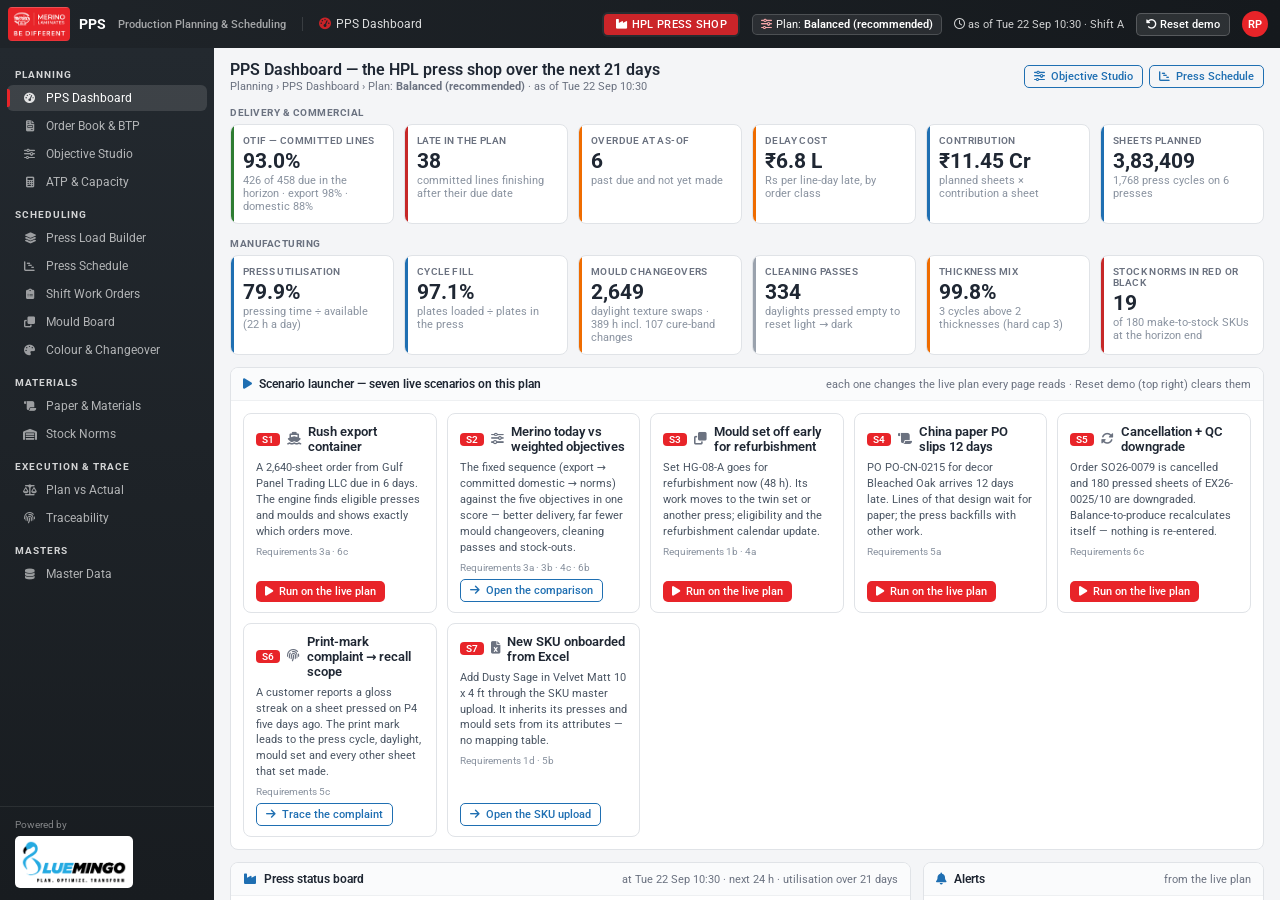
==== home.html @ 992ca6ff "Merino Laminates PPS demo — 15 modules on a live press-shop scheduling engine Clickable presales dem" ====
<!DOCTYPE html>
<html lang="en">
<head>
<meta charset="UTF-8"><meta name="viewport" content="width=device-width,initial-scale=1">
<title>PPS Dashboard · Merino PPS</title>
<link rel="icon" href="assets/img/merino-logo.png">
<link rel="stylesheet" href="assets/vendor/roboto/roboto.css"><link rel="stylesheet" href="assets/vendor/fontawesome/css/all.min.css"><link rel="stylesheet" href="assets/mer-shell.css">
<style>
  .sec-label { font-size:10px; text-transform:uppercase; letter-spacing:.5px; color:var(--color-text-muted); font-weight:700; margin:2px 0 6px; }
  .scen { grid-template-columns:repeat(auto-fill,minmax(185px,1fr)); }
  .scen .sc .sd { font-size:11px; }
  .scen .sc .req { font-size:10px; color:var(--color-text-hint); }
  .pboard { display:grid; grid-template-columns:repeat(3,1fr); gap:10px; }
  @media (max-width:1250px){ .pboard { grid-template-columns:repeat(2,1fr); } }
  .pc { border:1px solid var(--color-border); border-radius:8px; padding:9px 11px; display:flex; flex-direction:column; gap:5px; font-size:11.5px; background:#fff; }
  .pc .h { display:flex; align-items:center; gap:6px; flex-wrap:wrap; } .pc .h b { font-size:13px; } .pc .h .badge { margin-left:auto; }
  .pc .row { color:var(--color-text-secondary); line-height:1.45; } .pc .row .l { color:var(--color-text-muted); font-size:10px; text-transform:uppercase; letter-spacing:.3px; font-weight:600; margin-right:4px; }
  .pc .u { display:flex; gap:8px; align-items:center; }
  .alert-li { font-size:12px; padding:6px 0; border-bottom:1px solid var(--color-border-light); line-height:1.45; } .alert-li:last-child { border-bottom:none; }
  .alert-li a { font-weight:600; }
  .bandbar { display:flex; height:22px; border-radius:4px; overflow:hidden; gap:2px; margin:4px 0 2px; }
  .bandbar div { display:flex; align-items:center; justify-content:center; font-size:10.5px; font-weight:700; min-width:18px; }
  .nb-lab { display:flex; gap:10px; flex-wrap:wrap; font-size:10.5px; color:var(--color-text-muted); }
  .nb-lab i { display:inline-block; width:10px; height:10px; border-radius:2px; margin-right:4px; vertical-align:-1px; }
  .tlink { font-size:11px; cursor:pointer; color:var(--color-primary); }
  #daytbl table td, #daytbl table th { padding:3px 6px; }
</style>
<script src="assets/mer-nav.js"></script><script src="assets/mer-embed.js"></script>
</head>
<body>
<div class="bm-layout"><main class="bm-content">
  <div class="page-bar">
    <div><h1>PPS Dashboard — the HPL press shop over the next <span id="hdays">21</span> days</h1><div class="crumb">Planning › PPS Dashboard › <span id="ctx"></span></div></div>
    <div class="actions"><a class="btn btn-outline btn-sm" href="objectives.html"><i class="fa-solid fa-sliders"></i> Objective Studio</a><a class="btn btn-outline btn-sm" href="schedule.html"><i class="fa-solid fa-chart-gantt"></i> Press Schedule</a></div>
  </div>
  <div class="sec-label">Delivery &amp; commercial</div>
  <div class="kpis" id="k1"></div>
  <div class="sec-label">Manufacturing</div>
  <div class="kpis" id="k2"></div>
  <div class="card">
    <div class="card-head"><i class="fa-solid fa-play"></i> Scenario launcher — seven live scenarios on this plan <span class="right hint">each one changes the live plan every page reads · Reset demo (top right) clears them</span></div>
    <div class="card-body"><div class="scen" id="scen"></div></div>
  </div>
  <div class="grid-2-1">
    <div class="card"><div class="card-head"><i class="fa-solid fa-industry"></i> Press status board <span class="right hint" id="pmeta"></span></div><div class="card-body"><div class="pboard" id="pboard"></div></div></div>
    <div class="card"><div class="card-head"><i class="fa-solid fa-bell"></i> Alerts <span class="right hint">from the live plan</span></div><div class="card-body" id="alerts"></div></div>
  </div>
  <div class="grid-2-1">
    <div class="card"><div class="card-head"><i class="fa-solid fa-chart-column"></i> Sheets a day by order class — pressed (last 14 days) and planned (next 21) <span class="right"><span class="tlink" id="ttog">Show as table</span></span></div><div class="card-body"><div id="chart" style="height:290px"></div><div id="daytbl" class="tbl-wrap" style="display:none;max-height:290px"></div></div></div>
    <div class="card"><div class="card-head"><i class="fa-solid fa-boxes-stacked"></i> Stock norms and decor paper</div><div class="card-body" id="normpaper"></div></div>
  </div>
</main></div>
<script>window.MER_PAGE='home'; window.MER_TITLE='PPS Dashboard'; window.MER_ICON='fa-gauge-high';</script>
<script src="assets/mer-chrome.js"></script>
<script src="data/mer-data.js"></script><script src="assets/mer-engine.js"></script><script src="assets/mer-core.js"></script><script src="assets/vendor/echarts.min.js"></script>
<script>
  var X = window.MERX, R = null, m = null, chart = null, $ = function (id) { return document.getElementById(id); };
  var CLS = ['EXPORT', 'DOM_COMMITTED', 'DOM_OPEN', 'NORM'];
  function tile(q) { return '<div class="kpi ' + q[3] + '"' + (q[4] ? ' style="cursor:pointer" onclick="MERX.go(\'' + q[4] + '\')"' : '') + '><div class="k">' + q[0] + '</div><div class="v">' + q[1] + '</div><div class="s">' + q[2] + '</div></div>'; }

  function render(r) {
    R = r; m = r.m; var k = r.kpi, st = X.settings(), pr = (X.D.m.weights || []).filter(function (w) { return w.id === st.preset; })[0];
    $('hdays').textContent = X.D.meta.forwardDays;
    $('ctx').innerHTML = 'Plan: <b>' + X.esc(st.preset === 'custom' ? 'Custom weights' : pr ? pr.label : st.preset) + '</b>' + (st.whatifs.length ? ' · ' + st.whatifs.length + ' live what-if' + (st.whatifs.length > 1 ? 's' : '') : '') + ' · as of ' + X.fmt(X.ASOF);
    $('k1').innerHTML = [
      ['OTIF — committed lines', X.pct(k.otif, 1), k.onTime + ' of ' + k.dueIn + ' due in the horizon · export ' + X.pct(k.otifExport, 0) + ' · domestic ' + X.pct(k.otifDomestic, 0), k.otif >= 0.9 ? 'green' : 'amber', 'orders'],
      ['Late in the plan', X.n(k.late), 'committed lines finishing after their due date', k.late ? 'red' : 'green', 'orders'],
      ['Overdue at as-of', X.n(k.overdueAtAsOf), 'past due and not yet made', k.overdueAtAsOf ? 'amber' : 'green', 'orders'],
      ['Delay cost', X.rs(k.delayCost), 'Rs per line-day late, by order class', 'amber', 'objectives'],
      ['Contribution', X.rs(k.contribution), 'planned sheets × contribution a sheet', 'blue', 'objectives'],
      ['Sheets planned', X.n(k.sheets), X.n(k.cycles) + ' press cycles on 6 presses', 'blue', 'schedule']
    ].map(tile).join('');
    $('k2').innerHTML = [
      ['Press utilisation', X.pct(k.util, 1), 'pressing time ÷ available (22 h a day)', 'blue', 'schedule'],
      ['Cycle fill', X.pct(k.fill, 1), 'plates loaded ÷ plates in the press', 'blue', 'loadbuilder'],
      ['Mould changeovers', X.n(k.swaps), 'daylight texture swaps · ' + X.n(Math.round(k.chgMin / 60)) + ' h incl. ' + k.bandChanges + ' cure-band changes', 'amber', 'sequence'],
      ['Cleaning passes', X.n(k.cleaning), 'daylights pressed empty to reset light → dark', 'grey', 'sequence'],
      ['Thickness mix', X.pct(k.cycles ? 1 - k.mixBreach / k.cycles : 1, 1), k.mixBreach + ' cycles above ' + m.mixTarget + ' thicknesses (hard cap ' + m.mixCap + ')', k.mixBreach ? 'amber' : 'green', 'loadbuilder'],
      ['Stock norms in red or black', X.n(k.norm.RED + k.norm.BLACK), 'of ' + m.norms.length + ' make-to-stock SKUs at the horizon end', k.norm.BLACK ? 'red' : 'amber', 'norms']
    ].map(tile).join('');
    scenarios(); presses(); alerts(); dayChart(); normPaper();
  }

  // ------------------------------------------------------------------ scenario launcher
  function active(sc) {
    var S = X.D.scenarios, w = X.settings().whatifs;
    if (sc.id === 'S1') return w.filter(function (x) { return x.type === 'rush'; });
    if (sc.id === 'S3') return w.filter(function (x) { return x.type === 'refurb' && x.setId === S.S3.setId; });
    if (sc.id === 'S4') return w.filter(function (x) { return x.type === 'poDelay' && x.poId === S.S4.poId; });
    if (sc.id === 'S5') return w.filter(function (x) { return (x.type === 'cancel' && x.orderId === S.S5.cancelOrderId) || (x.type === 'downgrade' && x.lineId === S.S5.downgradeLineId); });
    if (sc.id === 'S7') { var ov = X.State.get('masters', {}); return ((ov.skus || {}).rows || []).some(function (r) { return S.S7.sku && r.id === S.S7.sku.id; }) ? [{ masters: true }] : []; }
    return [];
  }
  var NAV_ONLY = { S2: 'Open the comparison', S6: 'Trace the complaint', S7: 'Open the SKU upload' };
  function scenarios() {
    $('scen').innerHTML = X.SCENARIOS.map(function (sc) {
      var on = active(sc).length, nav = NAV_ONLY[sc.id];
      return '<div class="sc' + (on ? ' on' : '') + '"><div class="st"><span class="n">' + sc.id + '</span><i class="fa-solid ' + sc.icon + '" style="color:var(--color-text-muted)"></i>' + X.esc(sc.title) + '</div>' +
        '<div class="sd">' + X.esc(sc.desc) + '</div><div class="req">Requirements ' + X.esc(sc.req) + '</div><div class="sf">' +
        (on ? '<button class="btn btn-primary btn-sm" data-open="' + sc.id + '"><i class="fa-solid fa-arrow-right"></i> See the result</button>' + (sc.id !== 'S7' ? '<button class="btn btn-outline btn-sm" data-undo="' + sc.id + '"><i class="fa-solid fa-rotate-left"></i> Undo</button>' : '') :
          '<button class="btn ' + (nav ? 'btn-outline' : 'btn-brand') + ' btn-sm" data-run="' + sc.id + '"><i class="fa-solid ' + (nav ? 'fa-arrow-right' : 'fa-play') + '"></i> ' + (nav || 'Run on the live plan') + '</button>') +
        '</div></div>';
    }).join('');
  }
  $('scen').addEventListener('click', function (e) {
    var b = e.target.closest('button'); if (!b) return;
    var id = b.getAttribute('data-run') || b.getAttribute('data-open') || b.getAttribute('data-undo'), sc = X.SCENARIOS.filter(function (x) { return x.id === id; })[0]; if (!sc) return;
    if (b.getAttribute('data-open') || (b.getAttribute('data-run') && NAV_ONLY[id])) { X.go(sc.page.replace('.html', ''), sc.hash); return; }
    if (b.getAttribute('data-undo')) { var ids = active(sc).map(function (w) { return w.id; }); X.replan(function () { ids.forEach(X.removeWhatif); }, 'Undoing scenario ' + id, render); return; }
    X.replan(function () { sc.run(); }, 'Running scenario ' + id + ' on the live plan', function (r) { render(r); X.go(sc.page.replace('.html', ''), sc.hash); });
  });

  // ------------------------------------------------------------------ press status board
  function presses() {
    var T = X.ASOF, E24 = T + 1440, byP = {};
    R.cycles.forEach(function (c, i) { (byP[c.p] = byP[c.p] || []).push([c, i]); });
    $('pmeta').textContent = 'at ' + X.fmt(T) + ' · next 24 h · utilisation over ' + X.D.meta.forwardDays + ' days';
    $('pboard').innerHTML = m.presses.map(function (p) {
      var cs = byP[p.id] || [], cur = null, nxt = null;
      cs.forEach(function (q) { var c = q[0]; if (c.start <= T && c.end > T) cur = c; if (!nxt && c.start > T) nxt = c; });
      var st, lab;
      var bd = m.breakdowns.filter(function (b) { return b.press === p.id && b.s <= T && b.e > T; })[0], day = Math.floor(T / 1440), ds = day * 1440 + p.downStart;
      if (cur) { st = T < cur.s0 ? ['Planned', 'Changeover'] : ['Running', 'Pressing']; }
      else if (bd) st = ['Late', 'Breakdown'];
      else if (T >= ds && T < ds + p.downDur) st = ['In refurbishment', 'Planned downtime'];
      else st = ['Planned', 'Waiting'];
      var n24 = cs.filter(function (q) { return q[0].s0 >= T && q[0].s0 < E24; }).map(function (q) { return q[0]; });
      var sh = n24.reduce(function (a, c) { return a + c.sheets; }, 0), sw = n24.reduce(function (a, c) { return a + c.swaps; }, 0), bc = n24.reduce(function (a, c) { return a + c.bandChg; }, 0), cl = n24.reduce(function (a, c) { return a + c.rows.filter(function (rw) { return rw.clean; }).length; }, 0);
      var avail = (m.end - T) * (1440 - p.downDur) / 1440, busy = cs.filter(function (q) { return q[1] >= R.nHist; }).reduce(function (a, q) { return a + Math.min(q[0].end, m.end) - Math.max(q[0].start, T); }, 0), u = avail ? busy / avail : 0;
      var caps = [p.compact ? 'compact' : null, p.gloss ? 'gloss' : null, p.special ? 'FR / CR resin' : null, p.exterior ? 'exterior UV' : null].filter(Boolean);
      var c = cur || nxt, B = c ? m.bandById[c.band] : null, tex = c ? c.rows.filter(function (rw) { return rw.s; }).map(function (rw) { return rw.f; }).filter(function (v, i, a) { return a.indexOf(v) === i; }).length : 0;
      return '<div class="pc"><div class="h"><b>' + X.esc(p.name) + '</b><span class="hint">' + p.bed + ' ft · ' + p.dl + ' daylights</span>' + caps.map(function (x) { return '<span class="chip">' + x + '</span>'; }).join('') + X.badge(st[0], st[1]) + '</div>' +
        (c ? '<div class="row"><span class="l">' + (cur ? 'Now' : 'Next') + '</span><a href="loadbuilder.html#' + c.id + '" class="mono">' + c.id + '</a> · ' + X.esc(B ? B.name : c.band) + ' · ' + tex + ' texture' + (tex === 1 ? '' : 's') + ' · ' + X.n(c.sheets) + ' sheets · ' + (cur ? 'ends ' + X.fmtT(c.end) : 'starts ' + X.fmt(c.s0)) + '</div>' : '<div class="row hint">No cycle planned.</div>') +
        (bd ? '<div class="row deviation">' + X.esc(bd.id + ' · ' + bd.reason) + ' until ' + X.fmtT(bd.e) + '</div>' : '') +
        '<div class="row"><span class="l">Next 24 h</span>' + n24.length + ' cycles · ' + X.n(sh) + ' sheets · ' + sw + ' swaps · ' + bc + ' band change' + (bc === 1 ? '' : 's') + (cl ? ' · ' + cl + ' cleaning' : '') + '</div>' +
        '<div class="u"><span class="l hint" style="font-size:10px;text-transform:uppercase;font-weight:600">Utilisation</span><div style="flex:1"><div class="gauge"><div class="g-fill" style="width:' + (Math.min(1, u) * 100).toFixed(1) + '%;background:' + X.COLOR.accent + '"></div></div></div><b class="mono">' + X.pct(u, 0) + '</b></div></div>';
    }).join('');
  }

  // ------------------------------------------------------------------ alerts
  function alerts() {
    var k = R.kpi, out = [], T = X.ASOF;
    var late = R.lines.filter(function (x) { return x.lateDays > 0; }).sort(function (a, b) { return b.delayCost - a.delayCost; });
    if (late.length) out.push('<div class="alert-li"><span class="badge b-red">late</span> <b>' + late.length + '</b> committed lines finish after their due date in this plan (' + X.rs(k.delayCost) + '). Costliest: ' + late.slice(0, 3).map(function (x) { return '<a href="orders.html#' + X.esc(x.id) + '">' + X.esc(x.id) + '</a> ' + X.esc(X.custName(x.cust)) + ' · ' + x.lateDays + ' d'; }).join('; ') + '.</div>');
    var wait = R.lines.filter(function (x) { return !x.norm && x.paperWait != null && x.paperWait >= T; }), dec = {};
    wait.forEach(function (x) { var s = m.skus[x.skuId]; if (s) dec[s.decorId] = (dec[s.decorId] || 0) + 1; });
    var dk = Object.keys(dec).sort(function (a, b) { return dec[b] - dec[a]; });
    if (wait.length) out.push('<div class="alert-li"><span class="badge b-amber">paper</span> <b>' + wait.length + '</b> lines wait for decor paper on ' + dk.length + ' design' + (dk.length > 1 ? 's' : '') + ': ' + dk.slice(0, 3).map(function (d) { return '<a href="materials.html#' + d + '">' + X.esc(X.decor(d).name) + '</a> (' + dec[d] + ')'; }).join(', ') + (dk.length > 3 ? ' …' : '') + '.</div>');
    var ref = []; Object.keys(R.state.sets).forEach(function (sid) { R.state.sets[sid].refurbs.forEach(function (x) { if (x.from >= T && x.from < T + 1440) ref.push(sid); }); });
    if (ref.length) out.push('<div class="alert-li"><span class="badge b-amber">moulds</span> <b>' + ref.length + '</b> mould set' + (ref.length > 1 ? 's go' : ' goes') + ' for refurbishment in the next 24 h: ' + ref.slice(0, 4).map(function (s) { return '<a href="moulds.html#' + s + '">' + s + '</a>'; }).join(', ') + (ref.length > 4 ? ' …' : '') + '.</div>');
    if (k.norm.BLACK) out.push('<div class="alert-li"><span class="badge b-red">stock norm</span> <b>' + k.norm.BLACK + '</b> make-to-stock SKU' + (k.norm.BLACK > 1 ? 's end' : ' ends') + ' the horizon at zero stock (black) — norm replenishment is filled last. <a href="norms.html">Stock Norms</a></div>');
    if (k.overdueAtAsOf) out.push('<div class="alert-li"><span class="badge b-amber">overdue</span> <b>' + k.overdueAtAsOf + '</b> committed lines were already past due at the as-of and are not yet made. <a href="orders.html#late">Order Book</a></div>');
    m.breakdowns.filter(function (b) { return b.s < T && b.s >= T - 7 * 1440; }).forEach(function (b) { out.push('<div class="alert-li"><span class="badge b-grey">breakdown</span> ' + X.esc(m.pressById[b.press].name) + ' — ' + X.esc(b.reason) + ', ' + X.fmt(b.s) + ' for ' + X.dur(b.e - b.s) + '. <a href="planactual.html">Plan vs Actual</a></div>'); });
    X.settings().whatifs.forEach(function (w) { out.push('<div class="alert-li"><span class="badge b-purple">what-if</span> ' + X.esc(X.whatifLabel(w)) + '</div>'); });
    $('alerts').innerHTML = out.join('') || '<div class="hint">No alerts.</div>';
  }

  // ------------------------------------------------------------------ sheets a day by class (pressed + planned) — one axis, class colours, table view
  function dayData() {
    var d0 = Math.floor(X.ASOF / 1440) - 14, nd = 14 + X.D.meta.forwardDays, rows = [];
    for (var i = 0; i < nd; i++) rows.push({ d: d0 + i, EXPORT: 0, DOM_COMMITTED: 0, DOM_OPEN: 0, NORM: 0 });
    R.cycles.forEach(function (c) {
      var i = Math.floor(c.s0 / 1440) - d0; if (i < 0 || i >= nd) return;
      c.rows.forEach(function (rw) { rw.pl.forEach(function (x) { var ln = R.byId[x[0]], cl = ln ? (ln.norm ? 'NORM' : ln.cls) : (String(x[0]).indexOf('NORM/') === 0 ? 'NORM' : 'DOM_OPEN'); rows[i][cl] += x[1]; }); });
    });
    return rows;
  }
  function dayChart() {
    var rows = dayData(), asDay = Math.floor(X.ASOF / 1440), cats = rows.map(function (r) { return X.fmtDM(r.d * 1440); });
    var asIdx = rows.map(function (r) { return r.d; }).indexOf(asDay);
    if (!chart) chart = echarts.init($('chart'));
    chart.setOption({
      animation: false, grid: { left: 52, right: 12, top: 34, bottom: 28 },
      legend: { top: 0, left: 0, itemWidth: 12, itemHeight: 10, textStyle: { fontSize: 11, color: '#546e7a' } },
      tooltip: { trigger: 'axis', axisPointer: { type: 'shadow' }, valueFormatter: function (v) { return X.n(v) + ' sheets'; } },
      xAxis: { type: 'category', data: cats, axisLabel: { fontSize: 10, color: '#8a93a0', interval: 2 }, axisLine: { lineStyle: { color: '#d5dbe0' } }, axisTick: { show: false } },
      yAxis: { type: 'value', axisLabel: { fontSize: 10, color: '#8a93a0', formatter: function (v) { return v >= 1000 ? v / 1000 + 'k' : v; } }, splitLine: { lineStyle: { color: '#eef1f4' } } },
      series: CLS.map(function (c, j) {
        return { name: X.CLS_LABEL[c], type: 'bar', stack: 'd', barWidth: '62%', data: rows.map(function (r) { return { value: r[c], itemStyle: { opacity: r.d < asDay ? 0.55 : 1 } }; }),
          itemStyle: { color: X.COLOR.cls[c], borderColor: '#fff', borderWidth: 1, borderRadius: j === CLS.length - 1 ? [3, 3, 0, 0] : 0 },
          markLine: j === 0 && asIdx >= 0 ? { symbol: 'none', silent: true, lineStyle: { color: X.COLOR.ink, type: 'solid', width: 1 }, label: { formatter: 'as-of', color: X.COLOR.ink, fontSize: 10 }, data: [{ xAxis: asIdx }] } : undefined };
      })
    }, true);
    $('daytbl').innerHTML = '<table class="tbl"><thead><tr><th>Day</th>' + CLS.map(function (c) { return '<th class="num">' + X.esc(X.CLS_LABEL[c]) + '</th>'; }).join('') + '<th class="num">Total</th></tr></thead><tbody>' +
      rows.map(function (r) { var t = CLS.reduce(function (a, c) { return a + r[c]; }, 0); return '<tr><td>' + X.fmtD(r.d * 1440) + (r.d < asDay ? ' <span class="hint">pressed</span>' : '') + '</td>' + CLS.map(function (c) { return '<td class="num mono">' + X.n(r[c]) + '</td>'; }).join('') + '<td class="num mono strong">' + X.n(t) + '</td></tr>'; }).join('') + '</tbody></table>';
  }
  $('ttog').addEventListener('click', function () { var t = $('daytbl').style.display === 'none'; $('daytbl').style.display = t ? '' : 'none'; $('chart').style.display = t ? 'none' : ''; this.textContent = t ? 'Show as chart' : 'Show as table'; if (!t && chart) chart.resize(); });
  window.addEventListener('resize', function () { if (chart) chart.resize(); });

  // ------------------------------------------------------------------ stock norms (TOC bands, now vs horizon end) + paper
  var BAND = [['BLACK', '#1f2733', 'zero stock'], ['RED', '#d03b3b', 'below 1/3'], ['YELLOW', '#fab219', '1/3 – 2/3'], ['GREEN', '#0ca30c', '2/3 – norm'], ['BLUE', '#2a78d6', 'above norm']];
  function bandOf(pos) { return pos <= 0 ? 'BLACK' : pos < 1 / 3 ? 'RED' : pos < 2 / 3 ? 'YELLOW' : pos <= 1 ? 'GREEN' : 'BLUE'; }
  function bar(cnt, total) { return '<div class="bandbar">' + BAND.map(function (b) { var v = cnt[b[0]] || 0; return v ? '<div style="flex:' + v + ';background:' + b[1] + ';color:' + X.textOn(b[1]) + '" title="' + b[0] + ' · ' + b[2] + ': ' + v + ' SKUs">' + v + '</div>' : ''; }).join('') + '</div>'; }
  function normPaper() {
    var hs = R.hist.state, now = { BLACK: 0, RED: 0, YELLOW: 0, GREEN: 0, BLUE: 0 };
    m.norms.forEach(function (n) { var s = hs.norm[n.skuId]; if (s) now[bandOf(s.onHand / n.norm)]++; });
    var T = X.ASOF, pos = m.pos.filter(function (p) { return p.eta > T && p.eta <= T + 7 * 1440; }), imp = X.D.m.papers.filter(function (p) { return p.source === 'IMPORT'; }).length;
    var wi = X.settings().whatifs.filter(function (w) { return w.type === 'poDelay'; });
    $('normpaper').innerHTML = '<div class="small strong">Make-to-stock SKUs by buffer band — ' + m.norms.length + ' SKUs</div>' +
      '<div class="small hint" style="margin-top:6px">Now (' + X.fmtD(T) + ')</div>' + bar(now) + '<div class="small hint" style="margin-top:6px">End of the horizon (' + X.fmtD(m.end) + ')</div>' + bar(R.kpi.norm) +
      '<div class="nb-lab" style="margin-top:4px">' + BAND.map(function (b) { return '<span><i style="background:' + b[1] + '"></i>' + b[0].charAt(0) + b[0].slice(1).toLowerCase() + ' · ' + b[2] + '</span>'; }).join('') + '</div>' +
      '<div class="note" style="margin-bottom:12px"><i class="fa-solid fa-circle-info"></i><span>Norm replenishment is the fifth objective: it fills the press after export and committed orders, and the Objective Studio shows what a heavier norm weight buys. <a href="norms.html">Stock Norms</a></span></div>' +
      '<div class="small strong">Decor paper</div><div class="kv" style="margin-top:6px"><div class="k">Designs on imported paper</div><div class="v">' + imp + ' of ' + X.D.m.papers.length + ' (China, 45–75 day lead time)</div>' +
      '<div class="k">POs landing in 7 days</div><div class="v">' + pos.length + ' POs · ' + X.n(pos.reduce(function (a, p) { return a + p.sheets; }, 0)) + ' sheets</div>' +
      '<div class="k">Lines waiting for paper</div><div class="v">' + R.kpi.paperWait + ' in this plan</div>' +
      (wi.length ? '<div class="k">Delayed POs (what-if)</div><div class="v">' + wi.map(function (w) { return X.esc(w.poId) + ' +' + w.days + ' d'; }).join(', ') + '</div>' : '') + '</div>' +
      '<div class="note"><i class="fa-solid fa-circle-info"></i><span>A line never starts before its decor paper is in stock — from stock at the as-of or a PO\'s ETA. <a href="materials.html">Paper &amp; Materials</a></span></div>';
  }

  X.withPlan(render);
  X.whenPlanChanges(render);
  window.addEventListener('mer:activated', function () { if (chart) chart.resize(); });
</script>
</body>
</html>
---- assets/vendor/roboto/roboto.css ----
/* cyrillic-ext */
@font-face {
  font-family: 'Roboto';
  font-style: normal;
  font-weight: 400;
  font-stretch: 100%;
  font-display: swap;
  src: url(./KFO7CnqEu92Fr1ME7kSn66aGLdTylUAMa3GUBGEe.woff2) format('woff2');
  unicode-range: U+0460-052F, U+1C80-1C8A, U+20B4, U+2DE0-2DFF, U+A640-A69F, U+FE2E-FE2F;
}
/* cyrillic */
@font-face {
  font-family: 'Roboto';
  font-style: normal;
  font-weight: 400;
  font-stretch: 100%;
  font-display: swap;
  src: url(./KFO7CnqEu92Fr1ME7kSn66aGLdTylUAMa3iUBGEe.woff2) format('woff2');
  unicode-range: U+0301, U+0400-045F, U+0490-0491, U+04B0-04B1, U+2116;
}
/* greek-ext */
@font-face {
  font-family: 'Roboto';
  font-style: normal;
  font-weight: 400;
  font-stretch: 100%;
  font-display: swap;
  src: url(./KFO7CnqEu92Fr1ME7kSn66aGLdTylUAMa3CUBGEe.woff2) format('woff2');
  unicode-range: U+1F00-1FFF;
}
/* greek */
@font-face {
  font-family: 'Roboto';
  font-style: normal;
  font-weight: 400;
  font-stretch: 100%;
  font-display: swap;
  src: url(./KFO7CnqEu92Fr1ME7kSn66aGLdTylUAMa3-UBGEe.woff2) format('woff2');
  unicode-range: U+0370-0377, U+037A-037F, U+0384-038A, U+038C, U+038E-03A1, U+03A3-03FF;
}
/* math */
@font-face {
  font-family: 'Roboto';
  font-style: normal;
  font-weight: 400;
  font-stretch: 100%;
  font-display: swap;
  src: url(./KFO7CnqEu92Fr1ME7kSn66aGLdTylUAMawCUBGEe.woff2) format('woff2');
  unicode-range: U+0302-0303, U+0305, U+0307-0308, U+0310, U+0312, U+0315, U+031A, U+0326-0327, U+032C, U+032F-0330, U+0332-0333, U+0338, U+033A, U+0346, U+034D, U+0391-03A1, U+03A3-03A9, U+03B1-03C9, U+03D1, U+03D5-03D6, U+03F0-03F1, U+03F4-03F5, U+2016-2017, U+2034-2038, U+203C, U+2040, U+2043, U+2047, U+2050, U+2057, U+205F, U+2070-2071, U+2074-208E, U+2090-209C, U+20D0-20DC, U+20E1, U+20E5-20EF, U+2100-2112, U+2114-2115, U+2117-2121, U+2123-214F, U+2190, U+2192, U+2194-21AE, U+21B0-21E5, U+21F1-21F2, U+21F4-2211, U+2213-2214, U+2216-22FF, U+2308-230B, U+2310, U+2319, U+231C-2321, U+2336-237A, U+237C, U+2395, U+239B-23B7, U+23D0, U+23DC-23E1, U+2474-2475, U+25AF, U+25B3, U+25B7, U+25BD, U+25C1, U+25CA, U+25CC, U+25FB, U+266D-266F, U+27C0-27FF, U+2900-2AFF, U+2B0E-2B11, U+2B30-2B4C, U+2BFE, U+3030, U+FF5B, U+FF5D, U+1D400-1D7FF, U+1EE00-1EEFF;
}
/* symbols */
@font-face {
  font-family: 'Roboto';
  font-style: normal;
  font-weight: 400;
  font-stretch: 100%;
  font-display: swap;
  src: url(./KFO7CnqEu92Fr1ME7kSn66aGLdTylUAMaxKUBGEe.woff2) format('woff2');
  unicode-range: U+0001-000C, U+000E-001F, U+007F-009F, U+20DD-20E0, U+20E2-20E4, U+2150-218F, U+2190, U+2192, U+2194-2199, U+21AF, U+21E6-21F0, U+21F3, U+2218-2219, U+2299, U+22C4-22C6, U+2300-243F, U+2440-244A, U+2460-24FF, U+25A0-27BF, U+2800-28FF, U+2921-2922, U+2981, U+29BF, U+29EB, U+2B00-2BFF, U+4DC0-4DFF, U+FFF9-FFFB, U+10140-1018E, U+10190-1019C, U+101A0, U+101D0-101FD, U+102E0-102FB, U+10E60-10E7E, U+1D2C0-1D2D3, U+1D2E0-1D37F, U+1F000-1F0FF, U+1F100-1F1AD, U+1F1E6-1F1FF, U+1F30D-1F30F, U+1F315, U+1F31C, U+1F31E, U+1F320-1F32C, U+1F336, U+1F378, U+1F37D, U+1F382, U+1F393-1F39F, U+1F3A7-1F3A8, U+1F3AC-1F3AF, U+1F3C2, U+1F3C4-1F3C6, U+1F3CA-1F3CE, U+1F3D4-1F3E0, U+1F3ED, U+1F3F1-1F3F3, U+1F3F5-1F3F7, U+1F408, U+1F415, U+1F41F, U+1F426, U+1F43F, U+1F441-1F442, U+1F444, U+1F446-1F449, U+1F44C-1F44E, U+1F453, U+1F46A, U+1F47D, U+1F4A3, U+1F4B0, U+1F4B3, U+1F4B9, U+1F4BB, U+1F4BF, U+1F4C8-1F4CB, U+1F4D6, U+1F4DA, U+1F4DF, U+1F4E3-1F4E6, U+1F4EA-1F4ED, U+1F4F7, U+1F4F9-1F4FB, U+1F4FD-1F4FE, U+1F503, U+1F507-1F50B, U+1F50D, U+1F512-1F513, U+1F53E-1F54A, U+1F54F-1F5FA, U+1F610, U+1F650-1F67F, U+1F687, U+1F68D, U+1F691, U+1F694, U+1F698, U+1F6AD, U+1F6B2, U+1F6B9-1F6BA, U+1F6BC, U+1F6C6-1F6CF, U+1F6D3-1F6D7, U+1F6E0-1F6EA, U+1F6F0-1F6F3, U+1F6F7-1F6FC, U+1F700-1F7FF, U+1F800-1F80B, U+1F810-1F847, U+1F850-1F859, U+1F860-1F887, U+1F890-1F8AD, U+1F8B0-1F8BB, U+1F8C0-1F8C1, U+1F900-1F90B, U+1F93B, U+1F946, U+1F984, U+1F996, U+1F9E9, U+1FA00-1FA6F, U+1FA70-1FA7C, U+1FA80-1FA89, U+1FA8F-1FAC6, U+1FACE-1FADC, U+1FADF-1FAE9, U+1FAF0-1FAF8, U+1FB00-1FBFF;
}
/* vietnamese */
@font-face {
  font-family: 'Roboto';
  font-style: normal;
  font-weight: 400;
  font-stretch: 100%;
  font-display: swap;
  src: url(./KFO7CnqEu92Fr1ME7kSn66aGLdTylUAMa3OUBGEe.woff2) format('woff2');
  unicode-range: U+0102-0103, U+0110-0111, U+0128-0129, U+0168-0169, U+01A0-01A1, U+01AF-01B0, U+0300-0301, U+0303-0304, U+0308-0309, U+0323, U+0329, U+1EA0-1EF9, U+20AB;
}
/* latin-ext */
@font-face {
  font-family: 'Roboto';
  font-style: normal;
  font-weight: 400;
  font-stretch: 100%;
  font-display: swap;
  src: url(./KFO7CnqEu92Fr1ME7kSn66aGLdTylUAMa3KUBGEe.woff2) format('woff2');
  unicode-range: U+0100-02BA, U+02BD-02C5, U+02C7-02CC, U+02CE-02D7, U+02DD-02FF, U+0304, U+0308, U+0329, U+1D00-1DBF, U+1E00-1E9F, U+1EF2-1EFF, U+2020, U+20A0-20AB, U+20AD-20C0, U+2113, U+2C60-2C7F, U+A720-A7FF;
}
/* latin */
@font-face {
  font-family: 'Roboto';
  font-style: normal;
  font-weight: 400;
  font-stretch: 100%;
  font-display: swap;
  src: url(./KFO7CnqEu92Fr1ME7kSn66aGLdTylUAMa3yUBA.woff2) format('woff2');
  unicode-range: U+0000-00FF, U+0131, U+0152-0153, U+02BB-02BC, U+02C6, U+02DA, U+02DC, U+0304, U+0308, U+0329, U+2000-206F, U+20AC, U+2122, U+2191, U+2193, U+2212, U+2215, U+FEFF, U+FFFD;
}
/* cyrillic-ext */
@font-face {
  font-family: 'Roboto';
  font-style: normal;
  font-weight: 500;
  font-stretch: 100%;
  font-display: swap;
  src: url(./KFO7CnqEu92Fr1ME7kSn66aGLdTylUAMa3GUBGEe.woff2) format('woff2');
  unicode-range: U+0460-052F, U+1C80-1C8A, U+20B4, U+2DE0-2DFF, U+A640-A69F, U+FE2E-FE2F;
}
/* cyrillic */
@font-face {
  font-family: 'Roboto';
  font-style: normal;
  font-weight: 500;
  font-stretch: 100%;
  font-display: swap;
  src: url(./KFO7CnqEu92Fr1ME7kSn66aGLdTylUAMa3iUBGEe.woff2) format('woff2');
  unicode-range: U+0301, U+0400-045F, U+0490-0491, U+04B0-04B1, U+2116;
}
/* greek-ext */
@font-face {
  font-family: 'Roboto';
  font-style: normal;
  font-weight: 500;
  font-stretch: 100%;
  font-display: swap;
  src: url(./KFO7CnqEu92Fr1ME7kSn66aGLdTylUAMa3CUBGEe.woff2) format('woff2');
  unicode-range: U+1F00-1FFF;
}
/* greek */
@font-face {
  font-family: 'Roboto';
  font-style: normal;
  font-weight: 500;
  font-stretch: 100%;
  font-display: swap;
  src: url(./KFO7CnqEu92Fr1ME7kSn66aGLdTylUAMa3-UBGEe.woff2) format('woff2');
  unicode-range: U+0370-0377, U+037A-037F, U+0384-038A, U+038C, U+038E-03A1, U+03A3-03FF;
}
/* math */
@font-face {
  font-family: 'Roboto';
  font-style: normal;
  font-weight: 500;
  font-stretch: 100%;
  font-display: swap;
  src: url(./KFO7CnqEu92Fr1ME7kSn66aGLdTylUAMawCUBGEe.woff2) format('woff2');
  unicode-range: U+0302-0303, U+0305, U+0307-0308, U+0310, U+0312, U+0315, U+031A, U+0326-0327, U+032C, U+032F-0330, U+0332-0333, U+0338, U+033A, U+0346, U+034D, U+0391-03A1, U+03A3-03A9, U+03B1-03C9, U+03D1, U+03D5-03D6, U+03F0-03F1, U+03F4-03F5, U+2016-2017, U+2034-2038, U+203C, U+2040, U+2043, U+2047, U+2050, U+2057, U+205F, U+2070-2071, U+2074-208E, U+2090-209C, U+20D0-20DC, U+20E1, U+20E5-20EF, U+2100-2112, U+2114-2115, U+2117-2121, U+2123-214F, U+2190, U+2192, U+2194-21AE, U+21B0-21E5, U+21F1-21F2, U+21F4-2211, U+2213-2214, U+2216-22FF, U+2308-230B, U+2310, U+2319, U+231C-2321, U+2336-237A, U+237C, U+2395, U+239B-23B7, U+23D0, U+23DC-23E1, U+2474-2475, U+25AF, U+25B3, U+25B7, U+25BD, U+25C1, U+25CA, U+25CC, U+25FB, U+266D-266F, U+27C0-27FF, U+2900-2AFF, U+2B0E-2B11, U+2B30-2B4C, U+2BFE, U+3030, U+FF5B, U+FF5D, U+1D400-1D7FF, U+1EE00-1EEFF;
}
/* symbols */
@font-face {
  font-family: 'Roboto';
  font-style: normal;
  font-weight: 500;
  font-stretch: 100%;
  font-display: swap;
  src: url(./KFO7CnqEu92Fr1ME7kSn66aGLdTylUAMaxKUBGEe.woff2) format('woff2');
  unicode-range: U+0001-000C, U+000E-001F, U+007F-009F, U+20DD-20E0, U+20E2-20E4, U+2150-218F, U+2190, U+2192, U+2194-2199, U+21AF, U+21E6-21F0, U+21F3, U+2218-2219, U+2299, U+22C4-22C6, U+2300-243F, U+2440-244A, U+2460-24FF, U+25A0-27BF, U+2800-28FF, U+2921-2922, U+2981, U+29BF, U+29EB, U+2B00-2BFF, U+4DC0-4DFF, U+FFF9-FFFB, U+10140-1018E, U+10190-1019C, U+101A0, U+101D0-101FD, U+102E0-102FB, U+10E60-10E7E, U+1D2C0-1D2D3, U+1D2E0-1D37F, U+1F000-1F0FF, U+1F100-1F1AD, U+1F1E6-1F1FF, U+1F30D-1F30F, U+1F315, U+1F31C, U+1F31E, U+1F320-1F32C, U+1F336, U+1F378, U+1F37D, U+1F382, U+1F393-1F39F, U+1F3A7-1F3A8, U+1F3AC-1F3AF, U+1F3C2, U+1F3C4-1F3C6, U+1F3CA-1F3CE, U+1F3D4-1F3E0, U+1F3ED, U+1F3F1-1F3F3, U+1F3F5-1F3F7, U+1F408, U+1F415, U+1F41F, U+1F426, U+1F43F, U+1F441-1F442, U+1F444, U+1F446-1F449, U+1F44C-1F44E, U+1F453, U+1F46A, U+1F47D, U+1F4A3, U+1F4B0, U+1F4B3, U+1F4B9, U+1F4BB, U+1F4BF, U+1F4C8-1F4CB, U+1F4D6, U+1F4DA, U+1F4DF, U+1F4E3-1F4E6, U+1F4EA-1F4ED, U+1F4F7, U+1F4F9-1F4FB, U+1F4FD-1F4FE, U+1F503, U+1F507-1F50B, U+1F50D, U+1F512-1F513, U+1F53E-1F54A, U+1F54F-1F5FA, U+1F610, U+1F650-1F67F, U+1F687, U+1F68D, U+1F691, U+1F694, U+1F698, U+1F6AD, U+1F6B2, U+1F6B9-1F6BA, U+1F6BC, U+1F6C6-1F6CF, U+1F6D3-1F6D7, U+1F6E0-1F6EA, U+1F6F0-1F6F3, U+1F6F7-1F6FC, U+1F700-1F7FF, U+1F800-1F80B, U+1F810-1F847, U+1F850-1F859, U+1F860-1F887, U+1F890-1F8AD, U+1F8B0-1F8BB, U+1F8C0-1F8C1, U+1F900-1F90B, U+1F93B, U+1F946, U+1F984, U+1F996, U+1F9E9, U+1FA00-1FA6F, U+1FA70-1FA7C, U+1FA80-1FA89, U+1FA8F-1FAC6, U+1FACE-1FADC, U+1FADF-1FAE9, U+1FAF0-1FAF8, U+1FB00-1FBFF;
}
/* vietnamese */
@font-face {
  font-family: 'Roboto';
  font-style: normal;
  font-weight: 500;
  font-stretch: 100%;
  font-display: swap;
  src: url(./KFO7CnqEu92Fr1ME7kSn66aGLdTylUAMa3OUBGEe.woff2) format('woff2');
  unicode-range: U+0102-0103, U+0110-0111, U+0128-0129, U+0168-0169, U+01A0-01A1, U+01AF-01B0, U+0300-0301, U+0303-0304, U+0308-0309, U+0323, U+0329, U+1EA0-1EF9, U+20AB;
}
/* latin-ext */
@font-face {
  font-family: 'Roboto';
  font-style: normal;
  font-weight: 500;
  font-stretch: 100%;
  font-display: swap;
  src: url(./KFO7CnqEu92Fr1ME7kSn66aGLdTylUAMa3KUBGEe.woff2) format('woff2');
  unicode-range: U+0100-02BA, U+02BD-02C5, U+02C7-02CC, U+02CE-02D7, U+02DD-02FF, U+0304, U+0308, U+0329, U+1D00-1DBF, U+1E00-1E9F, U+1EF2-1EFF, U+2020, U+20A0-20AB, U+20AD-20C0, U+2113, U+2C60-2C7F, U+A720-A7FF;
}
/* latin */
@font-face {
  font-family: 'Roboto';
  font-style: normal;
  font-weight: 500;
  font-stretch: 100%;
  font-display: swap;
  src: url(./KFO7CnqEu92Fr1ME7kSn66aGLdTylUAMa3yUBA.woff2) format('woff2');
  unicode-range: U+0000-00FF, U+0131, U+0152-0153, U+02BB-02BC, U+02C6, U+02DA, U+02DC, U+0304, U+0308, U+0329, U+2000-206F, U+20AC, U+2122, U+2191, U+2193, U+2212, U+2215, U+FEFF, U+FFFD;
}
/* cyrillic-ext */
@font-face {
  font-family: 'Roboto';
  font-style: normal;
  font-weight: 600;
  font-stretch: 100%;
  font-display: swap;
  src: url(./KFO7CnqEu92Fr1ME7kSn66aGLdTylUAMa3GUBGEe.woff2) format('woff2');
  unicode-range: U+0460-052F, U+1C80-1C8A, U+20B4, U+2DE0-2DFF, U+A640-A69F, U+FE2E-FE2F;
}
/* cyrillic */
@font-face {
  font-family: 'Roboto';
  font-style: normal;
  font-weight: 600;
  font-stretch: 100%;
  font-display: swap;
  src: url(./KFO7CnqEu92Fr1ME7kSn66aGLdTylUAMa3iUBGEe.woff2) format('woff2');
  unicode-range: U+0301, U+0400-045F, U+0490-0491, U+04B0-04B1, U+2116;
}
/* greek-ext */
@font-face {
  font-family: 'Roboto';
  font-style: normal;
  font-weight: 600;
  font-stretch: 100%;
  font-display: swap;
  src: url(./KFO7CnqEu92Fr1ME7kSn66aGLdTylUAMa3CUBGEe.woff2) format('woff2');
  unicode-range: U+1F00-1FFF;
}
/* greek */
@font-face {
  font-family: 'Roboto';
  font-style: normal;
  font-weight: 600;
  font-stretch: 100%;
  font-display: swap;
  src: url(./KFO7CnqEu92Fr1ME7kSn66aGLdTylUAMa3-UBGEe.woff2) format('woff2');
  unicode-range: U+0370-0377, U+037A-037F, U+0384-038A, U+038C, U+038E-03A1, U+03A3-03FF;
}
/* math */
@font-face {
  font-family: 'Roboto';
  font-style: normal;
  font-weight: 600;
  font-stretch: 100%;
  font-display: swap;
  src: url(./KFO7CnqEu92Fr1ME7kSn66aGLdTylUAMawCUBGEe.woff2) format('woff2');
  unicode-range: U+0302-0303, U+0305, U+0307-0308, U+0310, U+0312, U+0315, U+031A, U+0326-0327, U+032C, U+032F-0330, U+0332-0333, U+0338, U+033A, U+0346, U+034D, U+0391-03A1, U+03A3-03A9, U+03B1-03C9, U+03D1, U+03D5-03D6, U+03F0-03F1, U+03F4-03F5, U+2016-2017, U+2034-2038, U+203C, U+2040, U+2043, U+2047, U+2050, U+2057, U+205F, U+2070-2071, U+2074-208E, U+2090-209C, U+20D0-20DC, U+20E1, U+20E5-20EF, U+2100-2112, U+2114-2115, U+2117-2121, U+2123-214F, U+2190, U+2192, U+2194-21AE, U+21B0-21E5, U+21F1-21F2, U+21F4-2211, U+2213-2214, U+2216-22FF, U+2308-230B, U+2310, U+2319, U+231C-2321, U+2336-237A, U+237C, U+2395, U+239B-23B7, U+23D0, U+23DC-23E1, U+2474-2475, U+25AF, U+25B3, U+25B7, U+25BD, U+25C1, U+25CA, U+25CC, U+25FB, U+266D-266F, U+27C0-27FF, U+2900-2AFF, U+2B0E-2B11, U+2B30-2B4C, U+2BFE, U+3030, U+FF5B, U+FF5D, U+1D400-1D7FF, U+1EE00-1EEFF;
}
/* symbols */
@font-face {
  font-family: 'Roboto';
  font-style: normal;
  font-weight: 600;
  font-stretch: 100%;
  font-display: swap;
  src: url(./KFO7CnqEu92Fr1ME7kSn66aGLdTylUAMaxKUBGEe.woff2) format('woff2');
  unicode-range: U+0001-000C, U+000E-001F, U+007F-009F, U+20DD-20E0, U+20E2-20E4, U+2150-218F, U+2190, U+2192, U+2194-2199, U+21AF, U+21E6-21F0, U+21F3, U+2218-2219, U+2299, U+22C4-22C6, U+2300-243F, U+2440-244A, U+2460-24FF, U+25A0-27BF, U+2800-28FF, U+2921-2922, U+2981, U+29BF, U+29EB, U+2B00-2BFF, U+4DC0-4DFF, U+FFF9-FFFB, U+10140-1018E, U+10190-1019C, U+101A0, U+101D0-101FD, U+102E0-102FB, U+10E60-10E7E, U+1D2C0-1D2D3, U+1D2E0-1D37F, U+1F000-1F0FF, U+1F100-1F1AD, U+1F1E6-1F1FF, U+1F30D-1F30F, U+1F315, U+1F31C, U+1F31E, U+1F320-1F32C, U+1F336, U+1F378, U+1F37D, U+1F382, U+1F393-1F39F, U+1F3A7-1F3A8, U+1F3AC-1F3AF, U+1F3C2, U+1F3C4-1F3C6, U+1F3CA-1F3CE, U+1F3D4-1F3E0, U+1F3ED, U+1F3F1-1F3F3, U+1F3F5-1F3F7, U+1F408, U+1F415, U+1F41F, U+1F426, U+1F43F, U+1F441-1F442, U+1F444, U+1F446-1F449, U+1F44C-1F44E, U+1F453, U+1F46A, U+1F47D, U+1F4A3, U+1F4B0, U+1F4B3, U+1F4B9, U+1F4BB, U+1F4BF, U+1F4C8-1F4CB, U+1F4D6, U+1F4DA, U+1F4DF, U+1F4E3-1F4E6, U+1F4EA-1F4ED, U+1F4F7, U+1F4F9-1F4FB, U+1F4FD-1F4FE, U+1F503, U+1F507-1F50B, U+1F50D, U+1F512-1F513, U+1F53E-1F54A, U+1F54F-1F5FA, U+1F610, U+1F650-1F67F, U+1F687, U+1F68D, U+1F691, U+1F694, U+1F698, U+1F6AD, U+1F6B2, U+1F6B9-1F6BA, U+1F6BC, U+1F6C6-1F6CF, U+1F6D3-1F6D7, U+1F6E0-1F6EA, U+1F6F0-1F6F3, U+1F6F7-1F6FC, U+1F700-1F7FF, U+1F800-1F80B, U+1F810-1F847, U+1F850-1F859, U+1F860-1F887, U+1F890-1F8AD, U+1F8B0-1F8BB, U+1F8C0-1F8C1, U+1F900-1F90B, U+1F93B, U+1F946, U+1F984, U+1F996, U+1F9E9, U+1FA00-1FA6F, U+1FA70-1FA7C, U+1FA80-1FA89, U+1FA8F-1FAC6, U+1FACE-1FADC, U+1FADF-1FAE9, U+1FAF0-1FAF8, U+1FB00-1FBFF;
}
/* vietnamese */
@font-face {
  font-family: 'Roboto';
  font-style: normal;
  font-weight: 600;
  font-stretch: 100%;
  font-display: swap;
  src: url(./KFO7CnqEu92Fr1ME7kSn66aGLdTylUAMa3OUBGEe.woff2) format('woff2');
  unicode-range: U+0102-0103, U+0110-0111, U+0128-0129, U+0168-0169, U+01A0-01A1, U+01AF-01B0, U+0300-0301, U+0303-0304, U+0308-0309, U+0323, U+0329, U+1EA0-1EF9, U+20AB;
}
/* latin-ext */
@font-face {
  font-family: 'Roboto';
  font-style: normal;
  font-weight: 600;
  font-stretch: 100%;
  font-display: swap;
  src: url(./KFO7CnqEu92Fr1ME7kSn66aGLdTylUAMa3KUBGEe.woff2) format('woff2');
  unicode-range: U+0100-02BA, U+02BD-02C5, U+02C7-02CC, U+02CE-02D7, U+02DD-02FF, U+0304, U+0308, U+0329, U+1D00-1DBF, U+1E00-1E9F, U+1EF2-1EFF, U+2020, U+20A0-20AB, U+20AD-20C0, U+2113, U+2C60-2C7F, U+A720-A7FF;
}
/* latin */
@font-face {
  font-family: 'Roboto';
  font-style: normal;
  font-weight: 600;
  font-stretch: 100%;
  font-display: swap;
  src: url(./KFO7CnqEu92Fr1ME7kSn66aGLdTylUAMa3yUBA.woff2) format('woff2');
  unicode-range: U+0000-00FF, U+0131, U+0152-0153, U+02BB-02BC, U+02C6, U+02DA, U+02DC, U+0304, U+0308, U+0329, U+2000-206F, U+20AC, U+2122, U+2191, U+2193, U+2212, U+2215, U+FEFF, U+FFFD;
}
/* cyrillic-ext */
@font-face {
  font-family: 'Roboto';
  font-style: normal;
  font-weight: 700;
  font-stretch: 100%;
  font-display: swap;
  src: url(./KFO7CnqEu92Fr1ME7kSn66aGLdTylUAMa3GUBGEe.woff2) format('woff2');
  unicode-range: U+0460-052F, U+1C80-1C8A, U+20B4, U+2DE0-2DFF, U+A640-A69F, U+FE2E-FE2F;
}
/* cyrillic */
@font-face {
  font-family: 'Roboto';
  font-style: normal;
  font-weight: 700;
  font-stretch: 100%;
  font-display: swap;
  src: url(./KFO7CnqEu92Fr1ME7kSn66aGLdTylUAMa3iUBGEe.woff2) format('woff2');
  unicode-range: U+0301, U+0400-045F, U+0490-0491, U+04B0-04B1, U+2116;
}
/* greek-ext */
@font-face {
  font-family: 'Roboto';
  font-style: normal;
  font-weight: 700;
  font-stretch: 100%;
  font-display: swap;
  src: url(./KFO7CnqEu92Fr1ME7kSn66aGLdTylUAMa3CUBGEe.woff2) format('woff2');
  unicode-range: U+1F00-1FFF;
}
/* greek */
@font-face {
  font-family: 'Roboto';
  font-style: normal;
  font-weight: 700;
  font-stretch: 100%;
  font-display: swap;
  src: url(./KFO7CnqEu92Fr1ME7kSn66aGLdTylUAMa3-UBGEe.woff2) format('woff2');
  unicode-range: U+0370-0377, U+037A-037F, U+0384-038A, U+038C, U+038E-03A1, U+03A3-03FF;
}
/* math */
@font-face {
  font-family: 'Roboto';
  font-style: normal;
  font-weight: 700;
  font-stretch: 100%;
  font-display: swap;
  src: url(./KFO7CnqEu92Fr1ME7kSn66aGLdTylUAMawCUBGEe.woff2) format('woff2');
  unicode-range: U+0302-0303, U+0305, U+0307-0308, U+0310, U+0312, U+0315, U+031A, U+0326-0327, U+032C, U+032F-0330, U+0332-0333, U+0338, U+033A, U+0346, U+034D, U+0391-03A1, U+03A3-03A9, U+03B1-03C9, U+03D1, U+03D5-03D6, U+03F0-03F1, U+03F4-03F5, U+2016-2017, U+2034-2038, U+203C, U+2040, U+2043, U+2047, U+2050, U+2057, U+205F, U+2070-2071, U+2074-208E, U+2090-209C, U+20D0-20DC, U+20E1, U+20E5-20EF, U+2100-2112, U+2114-2115, U+2117-2121, U+2123-214F, U+2190, U+2192, U+2194-21AE, U+21B0-21E5, U+21F1-21F2, U+21F4-2211, U+2213-2214, U+2216-22FF, U+2308-230B, U+2310, U+2319, U+231C-2321, U+2336-237A, U+237C, U+2395, U+239B-23B7, U+23D0, U+23DC-23E1, U+2474-2475, U+25AF, U+25B3, U+25B7, U+25BD, U+25C1, U+25CA, U+25CC, U+25FB, U+266D-266F, U+27C0-27FF, U+2900-2AFF, U+2B0E-2B11, U+2B30-2B4C, U+2BFE, U+3030, U+FF5B, U+FF5D, U+1D400-1D7FF, U+1EE00-1EEFF;
}
/* symbols */
@font-face {
  font-family: 'Roboto';
  font-style: normal;
  font-weight: 700;
  font-stretch: 100%;
  font-display: swap;
  src: url(./KFO7CnqEu92Fr1ME7kSn66aGLdTylUAMaxKUBGEe.woff2) format('woff2');
  unicode-range: U+0001-000C, U+000E-001F, U+007F-009F, U+20DD-20E0, U+20E2-20E4, U+2150-218F, U+2190, U+2192, U+2194-2199, U+21AF, U+21E6-21F0, U+21F3, U+2218-2219, U+2299, U+22C4-22C6, U+2300-243F, U+2440-244A, U+2460-24FF, U+25A0-27BF, U+2800-28FF, U+2921-2922, U+2981, U+29BF, U+29EB, U+2B00-2BFF, U+4DC0-4DFF, U+FFF9-FFFB, U+10140-1018E, U+10190-1019C, U+101A0, U+101D0-101FD, U+102E0-102FB, U+10E60-10E7E, U+1D2C0-1D2D3, U+1D2E0-1D37F, U+1F000-1F0FF, U+1F100-1F1AD, U+1F1E6-1F1FF, U+1F30D-1F30F, U+1F315, U+1F31C, U+1F31E, U+1F320-1F32C, U+1F336, U+1F378, U+1F37D, U+1F382, U+1F393-1F39F, U+1F3A7-1F3A8, U+1F3AC-1F3AF, U+1F3C2, U+1F3C4-1F3C6, U+1F3CA-1F3CE, U+1F3D4-1F3E0, U+1F3ED, U+1F3F1-1F3F3, U+1F3F5-1F3F7, U+1F408, U+1F415, U+1F41F, U+1F426, U+1F43F, U+1F441-1F442, U+1F444, U+1F446-1F449, U+1F44C-1F44E, U+1F453, U+1F46A, U+1F47D, U+1F4A3, U+1F4B0, U+1F4B3, U+1F4B9, U+1F4BB, U+1F4BF, U+1F4C8-1F4CB, U+1F4D6, U+1F4DA, U+1F4DF, U+1F4E3-1F4E6, U+1F4EA-1F4ED, U+1F4F7, U+1F4F9-1F4FB, U+1F4FD-1F4FE, U+1F503, U+1F507-1F50B, U+1F50D, U+1F512-1F513, U+1F53E-1F54A, U+1F54F-1F5FA, U+1F610, U+1F650-1F67F, U+1F687, U+1F68D, U+1F691, U+1F694, U+1F698, U+1F6AD, U+1F6B2, U+1F6B9-1F6BA, U+1F6BC, U+1F6C6-1F6CF, U+1F6D3-1F6D7, U+1F6E0-1F6EA, U+1F6F0-1F6F3, U+1F6F7-1F6FC, U+1F700-1F7FF, U+1F800-1F80B, U+1F810-1F847, U+1F850-1F859, U+1F860-1F887, U+1F890-1F8AD, U+1F8B0-1F8BB, U+1F8C0-1F8C1, U+1F900-1F90B, U+1F93B, U+1F946, U+1F984, U+1F996, U+1F9E9, U+1FA00-1FA6F, U+1FA70-1FA7C, U+1FA80-1FA89, U+1FA8F-1FAC6, U+1FACE-1FADC, U+1FADF-1FAE9, U+1FAF0-1FAF8, U+1FB00-1FBFF;
}
/* vietnamese */
@font-face {
  font-family: 'Roboto';
  font-style: normal;
  font-weight: 700;
  font-stretch: 100%;
  font-display: swap;
  src: url(./KFO7CnqEu92Fr1ME7kSn66aGLdTylUAMa3OUBGEe.woff2) format('woff2');
  unicode-range: U+0102-0103, U+0110-0111, U+0128-0129, U+0168-0169, U+01A0-01A1, U+01AF-01B0, U+0300-0301, U+0303-0304, U+0308-0309, U+0323, U+0329, U+1EA0-1EF9, U+20AB;
}
/* latin-ext */
@font-face {
  font-family: 'Roboto';
  font-style: normal;
  font-weight: 700;
  font-stretch: 100%;
  font-display: swap;
  src: url(./KFO7CnqEu92Fr1ME7kSn66aGLdTylUAMa3KUBGEe.woff2) format('woff2');
  unicode-range: U+0100-02BA, U+02BD-02C5, U+02C7-02CC, U+02CE-02D7, U+02DD-02FF, U+0304, U+0308, U+0329, U+1D00-1DBF, U+1E00-1E9F, U+1EF2-1EFF, U+2020, U+20A0-20AB, U+20AD-20C0, U+2113, U+2C60-2C7F, U+A720-A7FF;
}
/* latin */
@font-face {
  font-family: 'Roboto';
  font-style: normal;
  font-weight: 700;
  font-stretch: 100%;
  font-display: swap;
  src: url(./KFO7CnqEu92Fr1ME7kSn66aGLdTylUAMa3yUBA.woff2) format('woff2');
  unicode-range: U+0000-00FF, U+0131, U+0152-0153, U+02BB-02BC, U+02C6, U+02DA, U+02DC, U+0304, U+0308, U+0329, U+2000-206F, U+20AC, U+2122, U+2191, U+2193, U+2212, U+2215, U+FEFF, U+FFFD;
}
---- assets/mer-shell.css ----
/* Merino Laminates PPS demo — shared shell (header / sidebar / KPIs / cards / tables / gantt / press grid).
   Pages add page-specific styles only. Brand: Merino red for brand marks, calm blue for actions, status colours kept apart. */
:root {
  --color-primary:#1f6fb2; --color-primary-dark:#175a93; --color-primary-light:#e4f0fa; --color-primary-rgb:31,111,178;
  --color-success:#2e7d32; --color-success-light:#e8f5e9; --color-warning:#ef6c00; --color-warning-light:#fff3e0;
  --color-danger:#c62828; --color-danger-light:#ffebee; --color-info:#1565c0; --color-info-light:#e3f2fd;
  --color-bg:#f4f5f7; --color-bg-alt:#fafbfc; --color-surface:#fff; --color-border:#e0e3e7; --color-border-light:#eef0f2;
  --color-text-primary:#1f2733; --color-text-secondary:#4a5563; --color-text-muted:#6b7280; --color-text-hint:#8a93a0;
  --header-bg:#1f2429; --header-bg-dark:#15191d; --brand:#e82429; --brand-dark:#b81a1e; --accent:#e82429;
}
* { box-sizing:border-box; }
html,body { height:100%; }
body { margin:0; font-family:'Roboto',system-ui,-apple-system,'Segoe UI',sans-serif; font-size:13px; color:var(--color-text-primary); background:var(--color-bg); overflow:hidden; }
a { color:var(--color-primary); }
/* header */
.bm-header { height:48px; background:linear-gradient(90deg,var(--header-bg),var(--header-bg-dark)); color:#fff; display:flex; align-items:center; padding:0 12px 0 8px; flex-shrink:0; gap:0; }
.bm-header .logo { display:flex; align-items:center; gap:9px; white-space:nowrap; }
.bm-header .logo img { height:34px; border-radius:4px; display:block; }
.bm-header .logo .t { font-weight:700; font-size:14px; letter-spacing:.2px; }
.bm-header .logo .sub { opacity:.6; font-weight:500; font-size:11px; margin-left:2px; }
.bm-header .module-name { margin-left:16px; padding-left:16px; border-left:1px solid rgba(255,255,255,.15); font-size:12px; opacity:.85; white-space:nowrap; overflow:hidden; text-overflow:ellipsis; min-width:0; }
.bm-header .module-name i { color:var(--brand); margin-right:5px; }
.bm-header .spacer { flex:1; }
.bm-header .plant-switch { display:flex; gap:2px; background:rgba(255,255,255,.06); padding:2px; border-radius:6px; flex-shrink:0; }
.bm-header .plant-switch button { background:transparent; color:rgba(255,255,255,.7); border:none; padding:4px 11px; font:500 11px 'Roboto'; border-radius:4px; cursor:default; letter-spacing:.3px; text-transform:uppercase; }
.bm-header .plant-switch button.active { background:rgba(232,36,41,.85); color:#fff; }
.bm-header .right { display:flex; align-items:center; gap:12px; margin-left:12px; font-size:12px; min-width:0; }
.bm-header .asof { font-size:11px; opacity:.8; white-space:nowrap; }
.bm-header .plan-mode { font-size:11px; background:rgba(255,255,255,.08); border:1px solid rgba(255,255,255,.16); border-radius:5px; padding:3px 8px; white-space:nowrap; }
.bm-header .plan-mode b { color:#fff; font-weight:600; }
.bm-header .btn-reset { background:rgba(255,255,255,.1); border:1px solid rgba(255,255,255,.2); color:#fff; font:500 11px 'Roboto'; padding:4px 9px; border-radius:5px; cursor:pointer; white-space:nowrap; }
.bm-header .btn-reset:hover { background:rgba(255,255,255,.2); }
.bm-header .avatar { width:26px; height:26px; border-radius:50%; background:var(--brand); display:flex; align-items:center; justify-content:center; font-weight:600; font-size:11px; flex-shrink:0; }
/* layout + sidebar */
.bm-layout { display:flex; height:calc(100vh - 48px); }
.bm-sidebar { width:214px; background:linear-gradient(180deg,#23292f,#181c20); color:rgba(255,255,255,.66); flex-shrink:0; padding:8px 0 0; overflow-y:auto; display:flex; flex-direction:column; }
.bm-sidebar .nav-label { color:#fff; font:700 10px 'Roboto'; letter-spacing:1px; text-transform:uppercase; padding:9px 15px 4px; margin-top:4px; opacity:.8; }
.bm-sidebar a { display:flex; align-items:center; gap:9px; color:inherit; text-decoration:none; padding:6px 15px; margin:1px 7px; border-radius:6px; font-size:12px; cursor:pointer; }
.bm-sidebar a:hover { background:rgba(255,255,255,.08); color:#fff; }
.bm-sidebar a.active { background:rgba(255,255,255,.12); color:#fff; position:relative; }
.bm-sidebar a.active::before { content:''; position:absolute; left:0; top:4px; bottom:4px; width:3px; background:var(--brand); border-radius:0 2px 2px 0; }
.bm-sidebar a i { width:15px; text-align:center; opacity:.85; font-size:11px; }
.bm-sidebar .powered { margin-top:auto; padding:12px 15px 12px; border-top:1px solid rgba(255,255,255,.08); font-size:10px; color:rgba(255,255,255,.45); display:flex; flex-direction:column; gap:6px; }
.bm-sidebar .powered img { width:118px; background:#fff; border-radius:5px; padding:4px 6px; }
.bm-content { flex:1; overflow-y:auto; display:flex; flex-direction:column; padding:12px 16px 28px; }
.bm-content > * { flex-shrink:0; }
/* page bar */
.page-bar { display:flex; align-items:center; gap:12px; margin-bottom:12px; }
.page-bar h1 { margin:0; font-size:16px; font-weight:600; }
.page-bar .crumb { color:var(--color-text-muted); font-size:11px; margin-top:1px; }
.page-bar .actions { margin-left:auto; display:flex; gap:6px; flex-wrap:wrap; justify-content:flex-end; align-items:center; }
.btn { padding:6px 13px; border-radius:5px; border:none; font:500 12px 'Roboto'; cursor:pointer; display:inline-flex; align-items:center; gap:6px; text-decoration:none; white-space:nowrap; }
.btn-outline { background:transparent; border:1px solid var(--color-primary); color:var(--color-primary); } .btn-outline:hover { background:var(--color-primary); color:#fff; }
.btn-primary { background:var(--color-primary); color:#fff; } .btn-primary:hover { background:var(--color-primary-dark); }
.btn-brand { background:var(--brand); color:#fff; } .btn-brand:hover { background:var(--brand-dark); }
.btn-success { background:var(--color-success); color:#fff; } .btn-danger { background:var(--color-danger); color:#fff; } .btn-warn { background:var(--color-warning); color:#fff; }
.btn-ghost { background:#fff; border:1px solid var(--color-border); color:var(--color-text-secondary); } .btn-ghost:hover { border-color:var(--color-primary); color:var(--color-primary); }
.btn-sm { padding:4px 9px; font-size:11px; } .btn:disabled { opacity:.45; cursor:not-allowed; }
/* KPI strip */
.kpis { display:grid; grid-template-columns:repeat(6,1fr); gap:10px; margin-bottom:12px; }
@media (max-width:1150px){ .kpis { grid-template-columns:repeat(3,1fr);} } @media (max-width:720px){ .kpis { grid-template-columns:repeat(2,1fr);} }
.kpi { background:var(--color-surface); border:1px solid var(--color-border); border-radius:8px; padding:10px 12px; position:relative; overflow:hidden; }
.kpi::before { content:''; position:absolute; left:0; top:0; bottom:0; width:3px; background:var(--color-primary); }
.kpi .k { font-size:10px; text-transform:uppercase; letter-spacing:.4px; color:var(--color-text-muted); font-weight:600; }
.kpi .v { font-size:21px; font-weight:700; margin-top:3px; font-variant-numeric:tabular-nums; }
.kpi .s { font-size:11px; color:var(--color-text-hint); margin-top:1px; }
.kpi.blue::before{background:var(--color-primary);} .kpi.green::before{background:var(--color-success);} .kpi.amber::before{background:var(--color-warning);} .kpi.red::before{background:var(--color-danger);} .kpi.brand::before{background:var(--brand);} .kpi.grey::before{background:#9aa2ad;}
.delta { font-size:11px; font-weight:600; margin-left:6px; } .delta.up { color:var(--color-success); } .delta.down { color:var(--color-danger); } .delta.flat { color:var(--color-text-hint); }
/* cards + tables */
.card { background:var(--color-surface); border:1px solid var(--color-border); border-radius:8px; overflow:hidden; margin-bottom:12px; }
.card-head { padding:9px 12px; background:var(--color-bg-alt); border-bottom:1px solid var(--color-border-light); font:600 12px 'Roboto'; display:flex; align-items:center; gap:7px; flex-wrap:wrap; }
.card-head i { color:var(--color-primary); }
.card-head .right { margin-left:auto; font-weight:400; font-size:11px; color:var(--color-text-muted); display:flex; align-items:center; gap:8px; flex-wrap:wrap; }
.card-head select, .card-head input { font:12px 'Roboto'; padding:3px 7px; border:1px solid var(--color-border); border-radius:5px; background:#fff; }
.card-body { padding:12px; }
table.tbl { width:100%; border-collapse:collapse; font-size:12px; }
table.tbl th { text-align:left; padding:7px 10px; background:#fbfcfd; border-bottom:1px solid var(--color-border); font:600 11px 'Roboto'; color:var(--color-text-muted); text-transform:uppercase; letter-spacing:.3px; white-space:nowrap; position:sticky; top:0; z-index:1; }
table.tbl td { padding:6px 10px; border-bottom:1px solid var(--color-border-light); white-space:nowrap; vertical-align:middle; }
table.tbl tr:hover td { background:#f1f8fe; }
table.tbl tr.sel td { background:#e4f0fa; }
table.tbl tr.anchor td { box-shadow:inset 3px 0 0 var(--brand); }
table.tbl td.num, table.tbl th.num { text-align:right; }
.tbl-wrap { overflow:auto; }
.mono { font-variant-numeric:tabular-nums; }
.strong { font-weight:600; } .hint { color:var(--color-text-hint); } .right-al { text-align:right; } .muted { color:var(--color-text-muted); } .small { font-size:11px; }
.badge { display:inline-flex; align-items:center; gap:4px; padding:2px 8px; border-radius:11px; font-size:10.5px; font-weight:600; white-space:nowrap; }
.b-green { background:var(--color-success-light); color:var(--color-success); } .b-blue { background:var(--color-info-light); color:#1565c0; } .b-amber { background:var(--color-warning-light); color:#b25f00; }
.b-red { background:var(--color-danger-light); color:#c62828; } .b-grey { background:#eceff1; color:#546e7a; } .b-purple { background:#ede7f6; color:#5e35b1; } .b-brand { background:#fdecec; color:var(--brand-dark); border:1px solid #f6c2c3; }
.b-black { background:#263238; color:#fff; }
.chip { display:inline-flex; align-items:center; gap:4px; padding:1px 7px; border-radius:5px; font-size:10px; font-weight:600; background:#eef2f5; color:#42556b; white-space:nowrap; }
.chip.lock { background:#fdecec; color:var(--brand-dark); }
.cls { display:inline-block; font-size:9.5px; font-weight:700; letter-spacing:.3px; padding:1px 6px; border-radius:3px; }
.cls-EXPORT { background:#e8eaf6; color:#283593; } .cls-DOM_COMMITTED { background:#e0f2f1; color:#00695c; } .cls-DOM_OPEN { background:#f3f4f6; color:#4b5563; } .cls-NORM { background:#fff8e1; color:#8d6e00; } .cls-RUSH { background:#fdecec; color:var(--brand-dark); }
.exp-btn { background:none; border:none; cursor:pointer; color:var(--color-text-hint); font-size:12px; padding:2px 5px; } .exp-btn.open { color:var(--color-primary); }
tr.sub-detail > td { background:#f5fafe; padding:0; white-space:normal; }
.sub-wrap { padding:8px 12px 10px; }
.sub-title { font:600 10px 'Roboto'; text-transform:uppercase; letter-spacing:.3px; color:var(--color-text-muted); margin-bottom:6px; display:flex; align-items:center; gap:6px; }
table.sub-tbl { width:100%; border-collapse:collapse; font-size:11px; background:#fff; border:1px solid var(--color-border-light); border-radius:6px; overflow:hidden; }
table.sub-tbl th { text-align:left; padding:5px 9px; color:var(--color-text-muted); font-weight:600; text-transform:uppercase; font-size:9.5px; background:#fbfcfd; border-bottom:1px solid var(--color-border-light); white-space:nowrap; }
table.sub-tbl td { padding:5px 9px; border-bottom:1px solid var(--color-border-light); white-space:nowrap; } table.sub-tbl tr:last-child td { border-bottom:none; }
/* bars */
.pbar { display:flex; align-items:center; gap:7px; }
.pbar .track { width:92px; height:11px; background:#e6eaed; border:1px solid #d5dbe0; border-radius:6px; overflow:hidden; flex-shrink:0; }
.pbar .fill { display:block; height:100%; border-radius:6px 0 0 6px; }
.pbar .pct { font-variant-numeric:tabular-nums; font-weight:600; font-size:11px; min-width:30px; }
.fill-green{background:#2e9b45;} .fill-amber{background:#f0a020;} .fill-blue{background:#1e88e5;} .fill-red{background:#d84a4a;} .fill-grey{background:#b0b8c1;}
.load-row { display:flex; align-items:center; gap:10px; margin-bottom:8px; font-size:12px; }
.load-row .ln { width:170px; font-weight:600; } .load-row .lt { flex:1; height:12px; background:#eef1f4; border-radius:6px; overflow:hidden; }
.load-row .lf { display:block; height:100%; border-radius:6px; } .load-row .lv { width:170px; text-align:right; font-variant-numeric:tabular-nums; color:var(--color-text-secondary); }
/* filters */
.filters { display:flex; gap:8px; align-items:center; flex-wrap:wrap; margin-bottom:10px; }
.filters select, .filters input { font:12px 'Roboto'; padding:5px 8px; border:1px solid var(--color-border); border-radius:5px; background:#fff; color:var(--color-text-primary); }
.filters .fl { font-size:10px; text-transform:uppercase; letter-spacing:.3px; color:var(--color-text-muted); font-weight:600; }
/* gantt (multi-day, dense) */
.gantt { border:1px solid var(--color-border); border-radius:8px; overflow-x:auto; background:#fff; position:relative; }
.g-row { display:flex; align-items:stretch; border-bottom:1px solid #f3f3f1; min-height:26px; } .g-row:last-child { border-bottom:none; }
.g-row.head { min-height:32px; background:#fbfcfd; border-bottom:1px solid var(--color-border); }
.g-lane { width:160px; flex-shrink:0; display:flex; align-items:center; gap:5px; padding:0 10px; font:600 10.5px 'Roboto'; letter-spacing:.2px; color:#4a5563; border-right:1px solid var(--color-border); background:#fbfcfd; white-space:nowrap; overflow:hidden; position:sticky; left:0; z-index:4; }
.g-lane.head-lane { color:#8a93a0; font-weight:700; text-transform:uppercase; }
.g-lane .sub { font-weight:400; color:var(--color-text-hint); font-size:10px; }
.g-track { position:relative; flex:1; }
.g-grid { position:absolute; top:0; bottom:0; border-left:1px solid #eef0f2; } .g-grid.day { border-left:1px dashed #c2c8cf; }
.g-day { position:absolute; top:8px; transform:translateX(-50%); font:600 10.5px 'Roboto'; color:#4a5563; white-space:nowrap; } .g-day .dm { color:#9aa2ad; font-weight:400; margin-left:4px; }
.g-bar { position:absolute; top:5px; height:16px; border-radius:3px; border:1px solid rgba(0,0,0,.14); box-sizing:border-box; cursor:pointer; overflow:hidden; font:600 9px 'Roboto'; color:#fff; padding:0 4px; line-height:14px; white-space:nowrap; }
.g-bar:hover { outline:1.5px solid #222; z-index:3; }
.g-bar.hist { opacity:.62; } .g-bar.dim { opacity:.18; } .g-bar.hl { outline:2px solid #111; z-index:3; }
.g-bar.chg { background:repeating-linear-gradient(45deg,#8a93a0 0 3px,#c9ced4 3px 6px)!important; border-color:#8a93a0; }
.g-bar.down { background:repeating-linear-gradient(45deg,#c62828 0 3px,#f3b7b7 3px 6px)!important; border-color:#c62828; }
.g-bar.refurb { background:repeating-linear-gradient(135deg,#6d4c41 0 4px,#d7ccc8 4px 8px)!important; border-color:#6d4c41; color:#3e2723; }
.g-now { position:absolute; top:0; bottom:0; border-left:2px solid #1f2733; z-index:2; } .g-row.head .g-now::after { content:'now'; position:absolute; top:-1px; left:3px; font:700 9px 'Roboto'; color:#1f2733; }
.pager { display:inline-flex; align-items:center; gap:3px; }
.pager button { font:12px 'Roboto'; min-width:24px; padding:3px 6px; border:1px solid var(--color-border); border-radius:5px; background:#fff; color:var(--color-text-secondary); cursor:pointer; line-height:1.3; }
.pager button:hover:not(:disabled) { background:var(--color-primary-light); border-color:var(--color-primary); color:var(--color-primary-dark); }
.pager button:disabled { opacity:.35; cursor:default; } .pager button.now { font-weight:600; color:var(--color-primary); border-color:var(--color-primary); padding:3px 8px; }
.pager .plab { font:12px 'Roboto'; color:var(--color-text-secondary); white-space:nowrap; padding:0 4px; } .pager .plab b { color:var(--color-text-primary); }
/* press load grid (Load Builder, Traceability) */
.pgrid { display:grid; gap:3px; }
.pgrid .dl { display:grid; grid-template-columns:150px repeat(8,1fr); gap:3px; align-items:stretch; }
.pgrid .dlh { font-size:10.5px; padding:4px 6px; background:#f6f7f9; border:1px solid var(--color-border-light); border-radius:4px; display:flex; flex-direction:column; justify-content:center; gap:1px; min-width:0; }
.pgrid .dlh b { font-size:11px; } .pgrid .dlh .ms { color:var(--color-text-muted); white-space:nowrap; overflow:hidden; text-overflow:ellipsis; }
.pgrid .dlh.chg { background:#fff8e1; border-color:#ffe082; } .pgrid .dlh.clean { background:#eceff1; }
.pgrid .pl { border:1px solid rgba(0,0,0,.12); border-radius:4px; min-height:40px; display:flex; flex-direction:column; overflow:hidden; cursor:pointer; position:relative; }
.pgrid .pl .sh { flex:1; display:flex; align-items:center; justify-content:center; font:600 9px 'Roboto'; padding:1px 2px; text-align:center; white-space:nowrap; overflow:hidden; }
.pgrid .pl .sh + .sh { border-top:1px dashed rgba(0,0,0,.18); }
.pgrid .pl.nest .sh { flex-direction:row; } .pgrid .pl.nest .half { flex:1; display:flex; align-items:center; justify-content:center; } .pgrid .pl.nest .half + .half { border-left:1px dashed rgba(0,0,0,.25); }
.pgrid .pl.empty { background:repeating-linear-gradient(45deg,#f4f5f7 0 5px,#fff 5px 10px); cursor:default; }
.pgrid .pl.cleaning { background:repeating-linear-gradient(45deg,#cfd8dc 0 4px,#eceff1 4px 8px); cursor:default; }
.pgrid .pl.off { visibility:hidden; }
.pgrid .pl:hover { outline:2px solid #111; z-index:2; } .pgrid .pl.sel { outline:2px solid var(--brand); z-index:2; }
.swatch { display:inline-block; width:12px; height:12px; border-radius:3px; border:1px solid rgba(0,0,0,.18); vertical-align:-2px; }
.shade-scale { display:inline-flex; gap:1px; } .shade-scale i { width:9px; height:9px; display:inline-block; border-radius:1px; }
/* gauges */
.gauge { position:relative; height:8px; background:#e6eaed; border-radius:4px; overflow:visible; min-width:90px; }
.gauge .g-fill { position:absolute; left:0; top:0; bottom:0; border-radius:4px; }
.gauge .g-mark { position:absolute; top:-3px; bottom:-3px; width:2px; background:#37474f; opacity:.55; }
/* scenario cards */
.scen { display:grid; grid-template-columns:repeat(auto-fill,minmax(260px,1fr)); gap:10px; }
.scen .sc { border:1px solid var(--color-border); border-radius:8px; padding:10px 12px; background:#fff; display:flex; flex-direction:column; gap:6px; }
.scen .sc .st { font-weight:600; font-size:12.5px; display:flex; align-items:center; gap:7px; } .scen .sc .st .n { background:var(--brand); color:#fff; border-radius:4px; font-size:10px; padding:1px 6px; }
.scen .sc .sd { font-size:11.5px; color:var(--color-text-secondary); line-height:1.45; } .scen .sc .sf { margin-top:auto; display:flex; gap:6px; align-items:center; flex-wrap:wrap; }
.scen .sc.on { border-color:var(--brand); box-shadow:0 0 0 1px var(--brand) inset; }
/* sliders */
.wrow { display:grid; grid-template-columns:200px 1fr 46px; gap:10px; align-items:center; margin-bottom:10px; font-size:12px; }
.wrow input[type=range] { width:100%; accent-color:var(--color-primary); }
.wrow .wv { text-align:right; font-weight:700; font-variant-numeric:tabular-nums; }
/* misc */
.note { font-size:11px; color:var(--color-text-hint); margin-top:10px; display:flex; align-items:flex-start; gap:6px; line-height:1.5; } .note i { margin-top:3px; }
.grid2 { display:grid; grid-template-columns:1fr 1fr; gap:12px; } .grid3 { display:grid; grid-template-columns:1fr 1fr 1fr; gap:12px; } .grid-2-1 { display:grid; grid-template-columns:2fr 1fr; gap:12px; } .grid-1-2 { display:grid; grid-template-columns:1fr 2fr; gap:12px; }
.grid2 > *, .grid3 > *, .grid-2-1 > *, .grid-1-2 > * { min-width:0; }
@media (max-width:1000px){ .grid2,.grid3,.grid-2-1,.grid-1-2 { grid-template-columns:1fr; } }
.kv { display:grid; grid-template-columns:max-content 1fr; gap:4px 14px; font-size:12px; } .kv .k { color:var(--color-text-muted); } .kv .v { font-weight:500; }
.mini { display:flex; flex-direction:column; gap:2px; } .mini .mk { font-size:10px; text-transform:uppercase; letter-spacing:.3px; color:var(--color-text-muted); font-weight:600; } .mini .mv { font-size:13px; font-weight:600; }
.toast { position:fixed; right:18px; bottom:18px; background:#1f2733; color:#fff; padding:10px 14px; border-radius:8px; font-size:12px; box-shadow:0 8px 24px rgba(0,0,0,.25); z-index:9999; display:flex; align-items:center; gap:8px; max-width:440px; }
.toast i { color:#7ee787; }
.legend { display:flex; gap:14px; flex-wrap:wrap; font-size:11px; color:var(--color-text-secondary); } .legend i { width:10px; height:10px; border-radius:2px; display:inline-block; margin-right:5px; vertical-align:-1px; }
.deviation { color:#c62828; font-weight:600; } .ok-val { color:#2e7d32; font-weight:600; }
.why { font-size:11.5px; } .why .wl { display:grid; grid-template-columns:150px 1fr 60px; gap:6px; align-items:center; margin-bottom:4px; } .why .wb { height:8px; border-radius:4px; background:var(--color-primary); }
.empty-state { color:var(--color-text-hint); font-size:12px; padding:18px; text-align:center; }
.formula { font:12px 'Roboto'; background:#f6f8fa; border:1px solid var(--color-border-light); border-radius:6px; padding:6px 10px; display:inline-block; }
.formula b { color:var(--color-text-primary); }
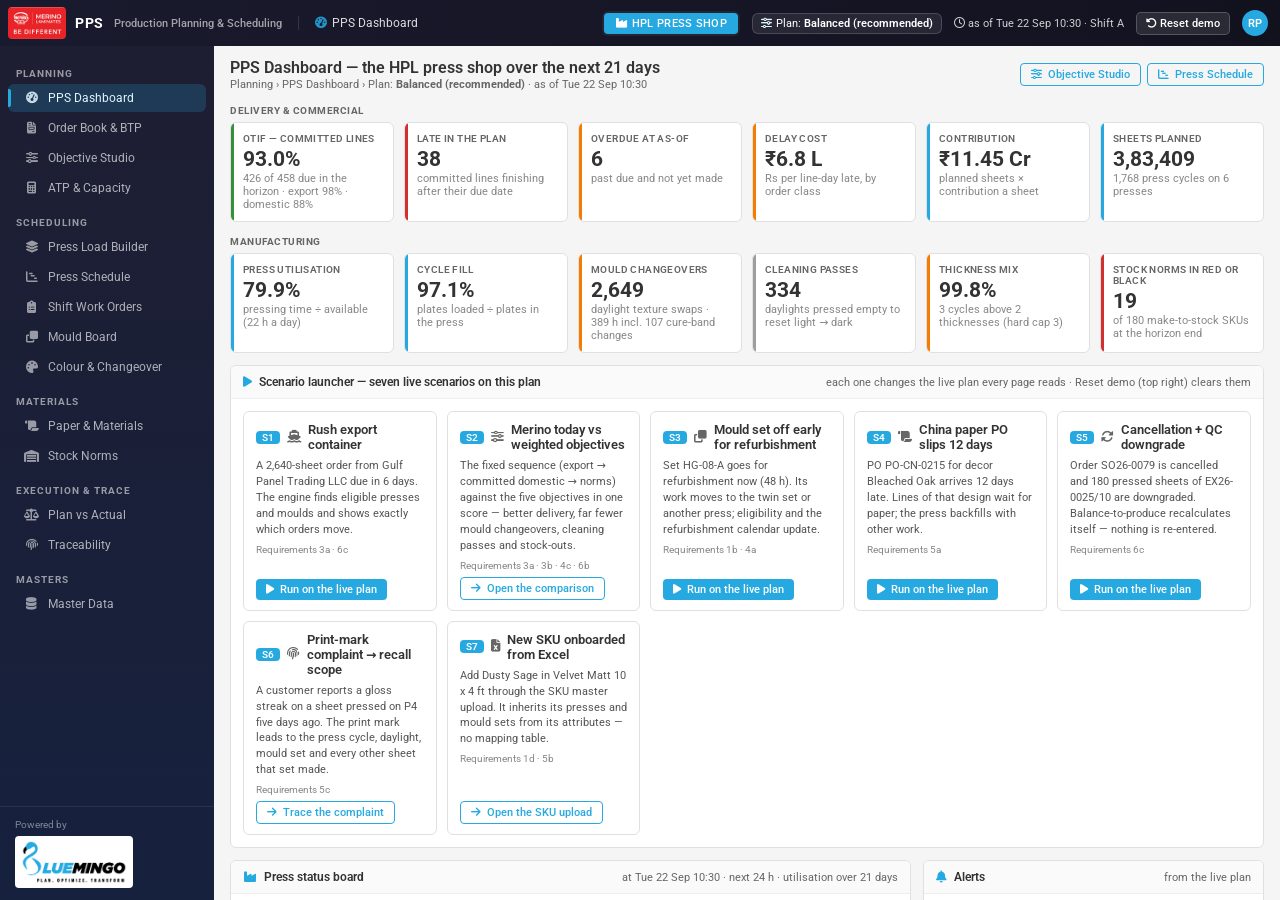
==== commit e9a9a384: "Re-theme to the Bluemingo MES v2 design system The demo was carrying its own charcoal/red theme; it " ====
--- a/home.html
+++ b/home.html
@@ -188,7 +188,8 @@
   window.addEventListener('resize', function () { if (chart) chart.resize(); });
 
   // ------------------------------------------------------------------ stock norms (TOC bands, now vs horizon end) + paper
-  var BAND = [['BLACK', '#1f2733', 'zero stock'], ['RED', '#d03b3b', 'below 1/3'], ['YELLOW', '#fab219', '1/3 – 2/3'], ['GREEN', '#0ca30c', '2/3 – norm'], ['BLUE', '#2a78d6', 'above norm']];
+  // the buffer bands keep the TOC colour code — they are named after their colours, not after the app's status steps
+  var BAND = [['BLACK', '#333333', 'zero stock'], ['RED', '#d32f2f', 'below 1/3'], ['YELLOW', '#fbc02d', '1/3 – 2/3'], ['GREEN', '#388e3c', '2/3 – norm'], ['BLUE', '#2196f3', 'above norm']];
   function bandOf(pos) { return pos <= 0 ? 'BLACK' : pos < 1 / 3 ? 'RED' : pos < 2 / 3 ? 'YELLOW' : pos <= 1 ? 'GREEN' : 'BLUE'; }
   function bar(cnt, total) { return '<div class="bandbar">' + BAND.map(function (b) { var v = cnt[b[0]] || 0; return v ? '<div style="flex:' + v + ';background:' + b[1] + ';color:' + X.textOn(b[1]) + '" title="' + b[0] + ' · ' + b[2] + ': ' + v + ' SKUs">' + v + '</div>' : ''; }).join('') + '</div>'; }
   function normPaper() {
--- a/assets/mer-shell.css
+++ b/assets/mer-shell.css
@@ -1,47 +1,53 @@
 /* Merino Laminates PPS demo — shared shell (header / sidebar / KPIs / cards / tables / gantt / press grid).
-   Pages add page-specific styles only. Brand: Merino red for brand marks, calm blue for actions, status colours kept apart. */
+   Design system: Bluemingo MES v2 (UI-Style-Guide-Prompt.md) — primary #25A9E0, dark-navy chrome, light content, status
+   colours as rgba tint + solid text. Pages add page-specific styles only; data colours live in mer-core.js (COLOR). */
 :root {
-  --color-primary:#1f6fb2; --color-primary-dark:#175a93; --color-primary-light:#e4f0fa; --color-primary-rgb:31,111,178;
-  --color-success:#2e7d32; --color-success-light:#e8f5e9; --color-warning:#ef6c00; --color-warning-light:#fff3e0;
-  --color-danger:#c62828; --color-danger-light:#ffebee; --color-info:#1565c0; --color-info-light:#e3f2fd;
-  --color-bg:#f4f5f7; --color-bg-alt:#fafbfc; --color-surface:#fff; --color-border:#e0e3e7; --color-border-light:#eef0f2;
-  --color-text-primary:#1f2733; --color-text-secondary:#4a5563; --color-text-muted:#6b7280; --color-text-hint:#8a93a0;
-  --header-bg:#1f2429; --header-bg-dark:#15191d; --brand:#e82429; --brand-dark:#b81a1e; --accent:#e82429;
+  --color-primary:#25A9E0; --color-primary-dark:#1E8FBF; --color-primary-light:#E1F5FE; --color-primary-rgb:37,169,224;
+  --color-success:#388e3c; --color-success-light:#e8f5e9; --color-warning:#f57c00; --color-warning-light:#fff8e1;
+  --color-danger:#d32f2f; --color-danger-light:#ffebee; --color-info:#2196f3; --color-info-light:#e3f2fd;
+  --color-bg:#f5f5f5; --color-bg-alt:#fafafa; --color-surface:#fff; --color-border:#e0e0e0; --color-border-light:#eeeeee;
+  --color-text-primary:#333333; --color-text-secondary:#555555; --color-text-muted:#666666; --color-text-hint:#888888; --color-text-disabled:#999999;
+  --header-bg:#1a1a2e; --header-bg-dark:#12121f; --sidebar-bg-a:#1e1e32; --sidebar-bg-b:#16213e;
+  --radius-sm:4px; --radius-md:6px; --radius-lg:12px; --radius-pill:16px;
+  --shadow-sm:0 2px 4px rgba(0,0,0,.1); --shadow-md:0 4px 12px rgba(0,0,0,.1); --shadow-lg:0 4px 20px rgba(0,0,0,.15);
+  --header-h:46px;
 }
 * { box-sizing:border-box; }
 html,body { height:100%; }
 body { margin:0; font-family:'Roboto',system-ui,-apple-system,'Segoe UI',sans-serif; font-size:13px; color:var(--color-text-primary); background:var(--color-bg); overflow:hidden; }
 a { color:var(--color-primary); }
+::-webkit-scrollbar { width:9px; height:9px; } ::-webkit-scrollbar-thumb { background:#cfd4da; border-radius:6px; } ::-webkit-scrollbar-thumb:hover { background:#b6bcc4; }
+input:focus, select:focus, textarea:focus { outline:none; border-color:var(--color-primary); box-shadow:0 0 0 3px rgba(var(--color-primary-rgb),.15); }
 /* header */
-.bm-header { height:48px; background:linear-gradient(90deg,var(--header-bg),var(--header-bg-dark)); color:#fff; display:flex; align-items:center; padding:0 12px 0 8px; flex-shrink:0; gap:0; }
+.bm-header { height:var(--header-h); background:linear-gradient(90deg,var(--header-bg),var(--header-bg-dark)); color:#fff; display:flex; align-items:center; padding:0 12px 0 8px; flex-shrink:0; gap:0; }
 .bm-header .logo { display:flex; align-items:center; gap:9px; white-space:nowrap; }
-.bm-header .logo img { height:34px; border-radius:4px; display:block; }
+.bm-header .logo img { height:32px; border-radius:var(--radius-sm); display:block; }
 .bm-header .logo .t { font-weight:700; font-size:14px; letter-spacing:.2px; }
 .bm-header .logo .sub { opacity:.6; font-weight:500; font-size:11px; margin-left:2px; }
 .bm-header .module-name { margin-left:16px; padding-left:16px; border-left:1px solid rgba(255,255,255,.15); font-size:12px; opacity:.85; white-space:nowrap; overflow:hidden; text-overflow:ellipsis; min-width:0; }
-.bm-header .module-name i { color:var(--brand); margin-right:5px; }
+.bm-header .module-name i { color:var(--color-primary); margin-right:5px; }
 .bm-header .spacer { flex:1; }
 .bm-header .plant-switch { display:flex; gap:2px; background:rgba(255,255,255,.06); padding:2px; border-radius:6px; flex-shrink:0; }
 .bm-header .plant-switch button { background:transparent; color:rgba(255,255,255,.7); border:none; padding:4px 11px; font:500 11px 'Roboto'; border-radius:4px; cursor:default; letter-spacing:.3px; text-transform:uppercase; }
-.bm-header .plant-switch button.active { background:rgba(232,36,41,.85); color:#fff; }
+.bm-header .plant-switch button.active { background:var(--color-primary); color:#fff; }
 .bm-header .right { display:flex; align-items:center; gap:12px; margin-left:12px; font-size:12px; min-width:0; }
 .bm-header .asof { font-size:11px; opacity:.8; white-space:nowrap; }
-.bm-header .plan-mode { font-size:11px; background:rgba(255,255,255,.08); border:1px solid rgba(255,255,255,.16); border-radius:5px; padding:3px 8px; white-space:nowrap; }
+.bm-header .plan-mode { font-size:11px; background:rgba(255,255,255,.08); border:1px solid rgba(255,255,255,.16); border-radius:var(--radius-md); padding:3px 8px; white-space:nowrap; }
 .bm-header .plan-mode b { color:#fff; font-weight:600; }
 .bm-header .btn-reset { background:rgba(255,255,255,.1); border:1px solid rgba(255,255,255,.2); color:#fff; font:500 11px 'Roboto'; padding:4px 9px; border-radius:5px; cursor:pointer; white-space:nowrap; }
 .bm-header .btn-reset:hover { background:rgba(255,255,255,.2); }
-.bm-header .avatar { width:26px; height:26px; border-radius:50%; background:var(--brand); display:flex; align-items:center; justify-content:center; font-weight:600; font-size:11px; flex-shrink:0; }
+.bm-header .avatar { width:26px; height:26px; border-radius:50%; background:var(--color-primary); display:flex; align-items:center; justify-content:center; font-weight:600; font-size:11px; flex-shrink:0; }
 /* layout + sidebar */
-.bm-layout { display:flex; height:calc(100vh - 48px); }
-.bm-sidebar { width:214px; background:linear-gradient(180deg,#23292f,#181c20); color:rgba(255,255,255,.66); flex-shrink:0; padding:8px 0 0; overflow-y:auto; display:flex; flex-direction:column; }
-.bm-sidebar .nav-label { color:#fff; font:700 10px 'Roboto'; letter-spacing:1px; text-transform:uppercase; padding:9px 15px 4px; margin-top:4px; opacity:.8; }
-.bm-sidebar a { display:flex; align-items:center; gap:9px; color:inherit; text-decoration:none; padding:6px 15px; margin:1px 7px; border-radius:6px; font-size:12px; cursor:pointer; }
+.bm-layout { display:flex; height:calc(100vh - var(--header-h)); }
+.bm-sidebar { width:214px; background:linear-gradient(180deg,var(--sidebar-bg-a),var(--sidebar-bg-b)); color:rgba(255,255,255,.65); flex-shrink:0; padding:8px 0 0; overflow-y:auto; display:flex; flex-direction:column; }
+.bm-sidebar .nav-label { color:#fff; font:700 9.5px 'Roboto'; letter-spacing:1px; text-transform:uppercase; padding:10px 16px 4px; margin-top:4px; opacity:.55; }
+.bm-sidebar a { display:flex; align-items:center; gap:9px; color:inherit; text-decoration:none; padding:7px 16px; margin:1px 8px; border-radius:var(--radius-md); font-size:12px; cursor:pointer; position:relative; }
 .bm-sidebar a:hover { background:rgba(255,255,255,.08); color:#fff; }
-.bm-sidebar a.active { background:rgba(255,255,255,.12); color:#fff; position:relative; }
-.bm-sidebar a.active::before { content:''; position:absolute; left:0; top:4px; bottom:4px; width:3px; background:var(--brand); border-radius:0 2px 2px 0; }
-.bm-sidebar a i { width:15px; text-align:center; opacity:.85; font-size:11px; }
+.bm-sidebar a.active { background:rgba(var(--color-primary-rgb),.2); color:var(--color-primary-light); }
+.bm-sidebar a.active::before { content:''; position:absolute; left:0; top:5px; bottom:5px; width:3px; background:var(--color-primary); border-radius:0 2px 2px 0; }
+.bm-sidebar a i { width:15px; text-align:center; opacity:.85; font-size:12px; }
 .bm-sidebar .powered { margin-top:auto; padding:12px 15px 12px; border-top:1px solid rgba(255,255,255,.08); font-size:10px; color:rgba(255,255,255,.45); display:flex; flex-direction:column; gap:6px; }
-.bm-sidebar .powered img { width:118px; background:#fff; border-radius:5px; padding:4px 6px; }
+.bm-sidebar .powered img { width:118px; background:#fff; border-radius:var(--radius-sm); padding:4px 6px; }
 .bm-content { flex:1; overflow-y:auto; display:flex; flex-direction:column; padding:12px 16px 28px; }
 .bm-content > * { flex-shrink:0; }
 /* page bar */
@@ -49,73 +55,75 @@
 .page-bar h1 { margin:0; font-size:16px; font-weight:600; }
 .page-bar .crumb { color:var(--color-text-muted); font-size:11px; margin-top:1px; }
 .page-bar .actions { margin-left:auto; display:flex; gap:6px; flex-wrap:wrap; justify-content:flex-end; align-items:center; }
-.btn { padding:6px 13px; border-radius:5px; border:none; font:500 12px 'Roboto'; cursor:pointer; display:inline-flex; align-items:center; gap:6px; text-decoration:none; white-space:nowrap; }
+.btn { padding:7px 14px; border-radius:var(--radius-sm); border:none; font:500 12px 'Roboto'; cursor:pointer; display:inline-flex; align-items:center; gap:6px; text-decoration:none; white-space:nowrap; transition:background .15s,box-shadow .15s; }
+.btn i { font-size:11px; }
 .btn-outline { background:transparent; border:1px solid var(--color-primary); color:var(--color-primary); } .btn-outline:hover { background:var(--color-primary); color:#fff; }
 .btn-primary { background:var(--color-primary); color:#fff; } .btn-primary:hover { background:var(--color-primary-dark); }
-.btn-brand { background:var(--brand); color:#fff; } .btn-brand:hover { background:var(--brand-dark); }
+.btn-brand { background:var(--color-primary); color:#fff; } .btn-brand:hover { background:var(--color-primary-dark); }
 .btn-success { background:var(--color-success); color:#fff; } .btn-danger { background:var(--color-danger); color:#fff; } .btn-warn { background:var(--color-warning); color:#fff; }
 .btn-ghost { background:#fff; border:1px solid var(--color-border); color:var(--color-text-secondary); } .btn-ghost:hover { border-color:var(--color-primary); color:var(--color-primary); }
-.btn-sm { padding:4px 9px; font-size:11px; } .btn:disabled { opacity:.45; cursor:not-allowed; }
+.btn-sm { padding:4px 10px; font-size:11px; } .btn:disabled { opacity:.55; cursor:not-allowed; }
 /* KPI strip */
 .kpis { display:grid; grid-template-columns:repeat(6,1fr); gap:10px; margin-bottom:12px; }
 @media (max-width:1150px){ .kpis { grid-template-columns:repeat(3,1fr);} } @media (max-width:720px){ .kpis { grid-template-columns:repeat(2,1fr);} }
-.kpi { background:var(--color-surface); border:1px solid var(--color-border); border-radius:8px; padding:10px 12px; position:relative; overflow:hidden; }
+.kpi { background:var(--color-surface); border:1px solid var(--color-border); border-radius:var(--radius-md); padding:10px 12px; position:relative; overflow:hidden; }
 .kpi::before { content:''; position:absolute; left:0; top:0; bottom:0; width:3px; background:var(--color-primary); }
 .kpi .k { font-size:10px; text-transform:uppercase; letter-spacing:.4px; color:var(--color-text-muted); font-weight:600; }
 .kpi .v { font-size:21px; font-weight:700; margin-top:3px; font-variant-numeric:tabular-nums; }
 .kpi .s { font-size:11px; color:var(--color-text-hint); margin-top:1px; }
-.kpi.blue::before{background:var(--color-primary);} .kpi.green::before{background:var(--color-success);} .kpi.amber::before{background:var(--color-warning);} .kpi.red::before{background:var(--color-danger);} .kpi.brand::before{background:var(--brand);} .kpi.grey::before{background:#9aa2ad;}
+.kpi.blue::before{background:var(--color-primary);} .kpi.green::before{background:var(--color-success);} .kpi.amber::before{background:var(--color-warning);} .kpi.red::before{background:var(--color-danger);} .kpi.brand::before{background:var(--color-primary);} .kpi.grey::before{background:#9e9e9e;}
 .delta { font-size:11px; font-weight:600; margin-left:6px; } .delta.up { color:var(--color-success); } .delta.down { color:var(--color-danger); } .delta.flat { color:var(--color-text-hint); }
 /* cards + tables */
-.card { background:var(--color-surface); border:1px solid var(--color-border); border-radius:8px; overflow:hidden; margin-bottom:12px; }
+.card { background:var(--color-surface); border:1px solid var(--color-border); border-radius:var(--radius-md); overflow:hidden; margin-bottom:12px; }
 .card-head { padding:9px 12px; background:var(--color-bg-alt); border-bottom:1px solid var(--color-border-light); font:600 12px 'Roboto'; display:flex; align-items:center; gap:7px; flex-wrap:wrap; }
 .card-head i { color:var(--color-primary); }
 .card-head .right { margin-left:auto; font-weight:400; font-size:11px; color:var(--color-text-muted); display:flex; align-items:center; gap:8px; flex-wrap:wrap; }
-.card-head select, .card-head input { font:12px 'Roboto'; padding:3px 7px; border:1px solid var(--color-border); border-radius:5px; background:#fff; }
+.card-head select, .card-head input { font:12px 'Roboto'; padding:3px 7px; border:1px solid var(--color-border); border-radius:var(--radius-sm); background:#fff; }
 .card-body { padding:12px; }
 table.tbl { width:100%; border-collapse:collapse; font-size:12px; }
-table.tbl th { text-align:left; padding:7px 10px; background:#fbfcfd; border-bottom:1px solid var(--color-border); font:600 11px 'Roboto'; color:var(--color-text-muted); text-transform:uppercase; letter-spacing:.3px; white-space:nowrap; position:sticky; top:0; z-index:1; }
+table.tbl th { text-align:left; padding:8px 10px; background:#f5f5f5; border-bottom:1px solid var(--color-border); font:600 10.5px 'Roboto'; color:var(--color-text-muted); text-transform:uppercase; letter-spacing:.3px; white-space:nowrap; position:sticky; top:0; z-index:1; }
 table.tbl td { padding:6px 10px; border-bottom:1px solid var(--color-border-light); white-space:nowrap; vertical-align:middle; }
-table.tbl tr:hover td { background:#f1f8fe; }
-table.tbl tr.sel td { background:#e4f0fa; }
-table.tbl tr.anchor td { box-shadow:inset 3px 0 0 var(--brand); }
+table.tbl tr:hover td { background:var(--color-bg-alt); }
+table.tbl tr.sel td { background:var(--color-primary-light); }
+table.tbl tr.anchor td { box-shadow:inset 3px 0 0 var(--color-primary); }
 table.tbl td.num, table.tbl th.num { text-align:right; }
 .tbl-wrap { overflow:auto; }
 .mono { font-variant-numeric:tabular-nums; }
 .strong { font-weight:600; } .hint { color:var(--color-text-hint); } .right-al { text-align:right; } .muted { color:var(--color-text-muted); } .small { font-size:11px; }
-.badge { display:inline-flex; align-items:center; gap:4px; padding:2px 8px; border-radius:11px; font-size:10.5px; font-weight:600; white-space:nowrap; }
-.b-green { background:var(--color-success-light); color:var(--color-success); } .b-blue { background:var(--color-info-light); color:#1565c0; } .b-amber { background:var(--color-warning-light); color:#b25f00; }
-.b-red { background:var(--color-danger-light); color:#c62828; } .b-grey { background:#eceff1; color:#546e7a; } .b-purple { background:#ede7f6; color:#5e35b1; } .b-brand { background:#fdecec; color:var(--brand-dark); border:1px solid #f6c2c3; }
-.b-black { background:#263238; color:#fff; }
-.chip { display:inline-flex; align-items:center; gap:4px; padding:1px 7px; border-radius:5px; font-size:10px; font-weight:600; background:#eef2f5; color:#42556b; white-space:nowrap; }
-.chip.lock { background:#fdecec; color:var(--brand-dark); }
-.cls { display:inline-block; font-size:9.5px; font-weight:700; letter-spacing:.3px; padding:1px 6px; border-radius:3px; }
-.cls-EXPORT { background:#e8eaf6; color:#283593; } .cls-DOM_COMMITTED { background:#e0f2f1; color:#00695c; } .cls-DOM_OPEN { background:#f3f4f6; color:#4b5563; } .cls-NORM { background:#fff8e1; color:#8d6e00; } .cls-RUSH { background:#fdecec; color:var(--brand-dark); }
+.badge { display:inline-flex; align-items:center; gap:4px; padding:2px 8px; border-radius:var(--radius-sm); font-size:10.5px; font-weight:600; letter-spacing:.2px; white-space:nowrap; }
+.b-green { background:rgba(56,142,60,.12); color:#2e7d32; } .b-blue { background:rgba(33,150,243,.12); color:#1565c0; } .b-amber { background:rgba(245,124,0,.14); color:#e65100; }
+.b-red { background:rgba(211,47,47,.12); color:#c62828; } .b-grey { background:rgba(158,158,158,.16); color:#555; } .b-purple { background:rgba(103,58,183,.12); color:#5e35b1; } .b-brand { background:rgba(var(--color-primary-rgb),.14); color:var(--color-primary-dark); }
+.b-black { background:#333; color:#fff; }
+.chip { display:inline-flex; align-items:center; gap:4px; padding:1px 7px; border-radius:var(--radius-sm); font-size:10px; font-weight:600; background:rgba(158,158,158,.16); color:#555; white-space:nowrap; }
+.chip.lock { background:rgba(103,58,183,.12); color:#5e35b1; }
+/* order class: the same identity colours the charts use (mer-core.js COLOR.cls), as a tint + solid text */
+.cls { display:inline-block; font-size:9.5px; font-weight:700; letter-spacing:.3px; padding:1px 6px; border-radius:var(--radius-sm); }
+.cls-EXPORT { background:rgba(42,120,214,.14); color:#1c5cab; } .cls-DOM_COMMITTED { background:rgba(235,104,52,.16); color:#a63f13; } .cls-DOM_OPEN { background:rgba(27,175,122,.16); color:#0f7a54; } .cls-NORM { background:rgba(158,158,158,.16); color:#555; } .cls-RUSH { background:rgba(211,47,47,.12); color:#c62828; }
 .exp-btn { background:none; border:none; cursor:pointer; color:var(--color-text-hint); font-size:12px; padding:2px 5px; } .exp-btn.open { color:var(--color-primary); }
-tr.sub-detail > td { background:#f5fafe; padding:0; white-space:normal; }
+tr.sub-detail > td { background:var(--color-primary-light); padding:0; white-space:normal; }
 .sub-wrap { padding:8px 12px 10px; }
 .sub-title { font:600 10px 'Roboto'; text-transform:uppercase; letter-spacing:.3px; color:var(--color-text-muted); margin-bottom:6px; display:flex; align-items:center; gap:6px; }
 table.sub-tbl { width:100%; border-collapse:collapse; font-size:11px; background:#fff; border:1px solid var(--color-border-light); border-radius:6px; overflow:hidden; }
-table.sub-tbl th { text-align:left; padding:5px 9px; color:var(--color-text-muted); font-weight:600; text-transform:uppercase; font-size:9.5px; background:#fbfcfd; border-bottom:1px solid var(--color-border-light); white-space:nowrap; }
+table.sub-tbl th { text-align:left; padding:5px 9px; color:var(--color-text-muted); font-weight:600; text-transform:uppercase; font-size:9.5px; background:var(--color-bg-alt); border-bottom:1px solid var(--color-border-light); white-space:nowrap; }
 table.sub-tbl td { padding:5px 9px; border-bottom:1px solid var(--color-border-light); white-space:nowrap; } table.sub-tbl tr:last-child td { border-bottom:none; }
 /* bars */
 .pbar { display:flex; align-items:center; gap:7px; }
 .pbar .track { width:92px; height:11px; background:#e6eaed; border:1px solid #d5dbe0; border-radius:6px; overflow:hidden; flex-shrink:0; }
 .pbar .fill { display:block; height:100%; border-radius:6px 0 0 6px; }
 .pbar .pct { font-variant-numeric:tabular-nums; font-weight:600; font-size:11px; min-width:30px; }
-.fill-green{background:#2e9b45;} .fill-amber{background:#f0a020;} .fill-blue{background:#1e88e5;} .fill-red{background:#d84a4a;} .fill-grey{background:#b0b8c1;}
+.fill-green{background:var(--color-success);} .fill-amber{background:var(--color-warning);} .fill-blue{background:var(--color-info);} .fill-red{background:var(--color-danger);} .fill-grey{background:#9e9e9e;}
 .load-row { display:flex; align-items:center; gap:10px; margin-bottom:8px; font-size:12px; }
 .load-row .ln { width:170px; font-weight:600; } .load-row .lt { flex:1; height:12px; background:#eef1f4; border-radius:6px; overflow:hidden; }
 .load-row .lf { display:block; height:100%; border-radius:6px; } .load-row .lv { width:170px; text-align:right; font-variant-numeric:tabular-nums; color:var(--color-text-secondary); }
 /* filters */
 .filters { display:flex; gap:8px; align-items:center; flex-wrap:wrap; margin-bottom:10px; }
-.filters select, .filters input { font:12px 'Roboto'; padding:5px 8px; border:1px solid var(--color-border); border-radius:5px; background:#fff; color:var(--color-text-primary); }
+.filters select, .filters input { font:12px 'Roboto'; padding:5px 8px; border:1px solid var(--color-border); border-radius:var(--radius-sm); background:#fff; color:var(--color-text-primary); }
 .filters .fl { font-size:10px; text-transform:uppercase; letter-spacing:.3px; color:var(--color-text-muted); font-weight:600; }
 /* gantt (multi-day, dense) */
-.gantt { border:1px solid var(--color-border); border-radius:8px; overflow-x:auto; background:#fff; position:relative; }
+.gantt { border:1px solid var(--color-border); border-radius:var(--radius-md); overflow-x:auto; background:#fff; position:relative; }
 .g-row { display:flex; align-items:stretch; border-bottom:1px solid #f3f3f1; min-height:26px; } .g-row:last-child { border-bottom:none; }
-.g-row.head { min-height:32px; background:#fbfcfd; border-bottom:1px solid var(--color-border); }
-.g-lane { width:160px; flex-shrink:0; display:flex; align-items:center; gap:5px; padding:0 10px; font:600 10.5px 'Roboto'; letter-spacing:.2px; color:#4a5563; border-right:1px solid var(--color-border); background:#fbfcfd; white-space:nowrap; overflow:hidden; position:sticky; left:0; z-index:4; }
+.g-row.head { min-height:32px; background:var(--color-bg-alt); border-bottom:1px solid var(--color-border); }
+.g-lane { width:160px; flex-shrink:0; display:flex; align-items:center; gap:5px; padding:0 10px; font:600 10.5px 'Roboto'; letter-spacing:.2px; color:var(--color-text-secondary); border-right:1px solid var(--color-border); background:var(--color-bg-alt); white-space:nowrap; overflow:hidden; position:sticky; left:0; z-index:4; }
 .g-lane.head-lane { color:#8a93a0; font-weight:700; text-transform:uppercase; }
 .g-lane .sub { font-weight:400; color:var(--color-text-hint); font-size:10px; }
 .g-track { position:relative; flex:1; }
@@ -125,18 +133,18 @@
 .g-bar:hover { outline:1.5px solid #222; z-index:3; }
 .g-bar.hist { opacity:.62; } .g-bar.dim { opacity:.18; } .g-bar.hl { outline:2px solid #111; z-index:3; }
 .g-bar.chg { background:repeating-linear-gradient(45deg,#8a93a0 0 3px,#c9ced4 3px 6px)!important; border-color:#8a93a0; }
-.g-bar.down { background:repeating-linear-gradient(45deg,#c62828 0 3px,#f3b7b7 3px 6px)!important; border-color:#c62828; }
+.g-bar.down { background:repeating-linear-gradient(45deg,var(--color-danger) 0 3px,#f3b7b7 3px 6px)!important; border-color:var(--color-danger); }
 .g-bar.refurb { background:repeating-linear-gradient(135deg,#6d4c41 0 4px,#d7ccc8 4px 8px)!important; border-color:#6d4c41; color:#3e2723; }
-.g-now { position:absolute; top:0; bottom:0; border-left:2px solid #1f2733; z-index:2; } .g-row.head .g-now::after { content:'now'; position:absolute; top:-1px; left:3px; font:700 9px 'Roboto'; color:#1f2733; }
+.g-now { position:absolute; top:0; bottom:0; border-left:2px solid var(--color-text-primary); z-index:2; } .g-row.head .g-now::after { content:'now'; position:absolute; top:-1px; left:3px; font:700 9px 'Roboto'; color:var(--color-text-primary); }
 .pager { display:inline-flex; align-items:center; gap:3px; }
-.pager button { font:12px 'Roboto'; min-width:24px; padding:3px 6px; border:1px solid var(--color-border); border-radius:5px; background:#fff; color:var(--color-text-secondary); cursor:pointer; line-height:1.3; }
+.pager button { font:12px 'Roboto'; min-width:24px; padding:3px 6px; border:1px solid var(--color-border); border-radius:var(--radius-sm); background:#fff; color:var(--color-text-secondary); cursor:pointer; line-height:1.3; }
 .pager button:hover:not(:disabled) { background:var(--color-primary-light); border-color:var(--color-primary); color:var(--color-primary-dark); }
 .pager button:disabled { opacity:.35; cursor:default; } .pager button.now { font-weight:600; color:var(--color-primary); border-color:var(--color-primary); padding:3px 8px; }
 .pager .plab { font:12px 'Roboto'; color:var(--color-text-secondary); white-space:nowrap; padding:0 4px; } .pager .plab b { color:var(--color-text-primary); }
 /* press load grid (Load Builder, Traceability) */
 .pgrid { display:grid; gap:3px; }
 .pgrid .dl { display:grid; grid-template-columns:150px repeat(8,1fr); gap:3px; align-items:stretch; }
-.pgrid .dlh { font-size:10.5px; padding:4px 6px; background:#f6f7f9; border:1px solid var(--color-border-light); border-radius:4px; display:flex; flex-direction:column; justify-content:center; gap:1px; min-width:0; }
+.pgrid .dlh { font-size:10.5px; padding:4px 6px; background:var(--color-bg-alt); border:1px solid var(--color-border-light); border-radius:var(--radius-sm); display:flex; flex-direction:column; justify-content:center; gap:1px; min-width:0; }
 .pgrid .dlh b { font-size:11px; } .pgrid .dlh .ms { color:var(--color-text-muted); white-space:nowrap; overflow:hidden; text-overflow:ellipsis; }
 .pgrid .dlh.chg { background:#fff8e1; border-color:#ffe082; } .pgrid .dlh.clean { background:#eceff1; }
 .pgrid .pl { border:1px solid rgba(0,0,0,.12); border-radius:4px; min-height:40px; display:flex; flex-direction:column; overflow:hidden; cursor:pointer; position:relative; }
@@ -146,7 +154,7 @@
 .pgrid .pl.empty { background:repeating-linear-gradient(45deg,#f4f5f7 0 5px,#fff 5px 10px); cursor:default; }
 .pgrid .pl.cleaning { background:repeating-linear-gradient(45deg,#cfd8dc 0 4px,#eceff1 4px 8px); cursor:default; }
 .pgrid .pl.off { visibility:hidden; }
-.pgrid .pl:hover { outline:2px solid #111; z-index:2; } .pgrid .pl.sel { outline:2px solid var(--brand); z-index:2; }
+.pgrid .pl:hover { outline:2px solid #111; z-index:2; } .pgrid .pl.sel { outline:2px solid var(--color-primary); z-index:2; }
 .swatch { display:inline-block; width:12px; height:12px; border-radius:3px; border:1px solid rgba(0,0,0,.18); vertical-align:-2px; }
 .shade-scale { display:inline-flex; gap:1px; } .shade-scale i { width:9px; height:9px; display:inline-block; border-radius:1px; }
 /* gauges */
@@ -155,10 +163,10 @@
 .gauge .g-mark { position:absolute; top:-3px; bottom:-3px; width:2px; background:#37474f; opacity:.55; }
 /* scenario cards */
 .scen { display:grid; grid-template-columns:repeat(auto-fill,minmax(260px,1fr)); gap:10px; }
-.scen .sc { border:1px solid var(--color-border); border-radius:8px; padding:10px 12px; background:#fff; display:flex; flex-direction:column; gap:6px; }
-.scen .sc .st { font-weight:600; font-size:12.5px; display:flex; align-items:center; gap:7px; } .scen .sc .st .n { background:var(--brand); color:#fff; border-radius:4px; font-size:10px; padding:1px 6px; }
+.scen .sc { border:1px solid var(--color-border); border-radius:var(--radius-md); padding:10px 12px; background:#fff; display:flex; flex-direction:column; gap:6px; }
+.scen .sc .st { font-weight:600; font-size:12.5px; display:flex; align-items:center; gap:7px; } .scen .sc .st .n { background:var(--color-primary); color:#fff; border-radius:var(--radius-sm); font-size:10px; padding:1px 6px; }
 .scen .sc .sd { font-size:11.5px; color:var(--color-text-secondary); line-height:1.45; } .scen .sc .sf { margin-top:auto; display:flex; gap:6px; align-items:center; flex-wrap:wrap; }
-.scen .sc.on { border-color:var(--brand); box-shadow:0 0 0 1px var(--brand) inset; }
+.scen .sc.on { border-color:var(--color-primary); box-shadow:0 0 0 1px var(--color-primary) inset; }
 /* sliders */
 .wrow { display:grid; grid-template-columns:200px 1fr 46px; gap:10px; align-items:center; margin-bottom:10px; font-size:12px; }
 .wrow input[type=range] { width:100%; accent-color:var(--color-primary); }
@@ -170,11 +178,12 @@
 @media (max-width:1000px){ .grid2,.grid3,.grid-2-1,.grid-1-2 { grid-template-columns:1fr; } }
 .kv { display:grid; grid-template-columns:max-content 1fr; gap:4px 14px; font-size:12px; } .kv .k { color:var(--color-text-muted); } .kv .v { font-weight:500; }
 .mini { display:flex; flex-direction:column; gap:2px; } .mini .mk { font-size:10px; text-transform:uppercase; letter-spacing:.3px; color:var(--color-text-muted); font-weight:600; } .mini .mv { font-size:13px; font-weight:600; }
-.toast { position:fixed; right:18px; bottom:18px; background:#1f2733; color:#fff; padding:10px 14px; border-radius:8px; font-size:12px; box-shadow:0 8px 24px rgba(0,0,0,.25); z-index:9999; display:flex; align-items:center; gap:8px; max-width:440px; }
-.toast i { color:#7ee787; }
+.toast { position:fixed; right:18px; bottom:18px; background:var(--header-bg); color:#fff; padding:10px 14px; border-radius:var(--radius-md); font-size:12px; box-shadow:var(--shadow-lg); z-index:1100; display:flex; align-items:center; gap:8px; max-width:440px; }
+.toast i { color:#81c784; }
 .legend { display:flex; gap:14px; flex-wrap:wrap; font-size:11px; color:var(--color-text-secondary); } .legend i { width:10px; height:10px; border-radius:2px; display:inline-block; margin-right:5px; vertical-align:-1px; }
 .deviation { color:#c62828; font-weight:600; } .ok-val { color:#2e7d32; font-weight:600; }
+.gauge .g-mark { background:var(--color-text-secondary); }
 .why { font-size:11.5px; } .why .wl { display:grid; grid-template-columns:150px 1fr 60px; gap:6px; align-items:center; margin-bottom:4px; } .why .wb { height:8px; border-radius:4px; background:var(--color-primary); }
 .empty-state { color:var(--color-text-hint); font-size:12px; padding:18px; text-align:center; }
-.formula { font:12px 'Roboto'; background:#f6f8fa; border:1px solid var(--color-border-light); border-radius:6px; padding:6px 10px; display:inline-block; }
+.formula { font:12px 'Roboto'; background:var(--color-bg-alt); border:1px solid var(--color-border-light); border-radius:var(--radius-sm); padding:6px 10px; display:inline-block; }
 .formula b { color:var(--color-text-primary); }
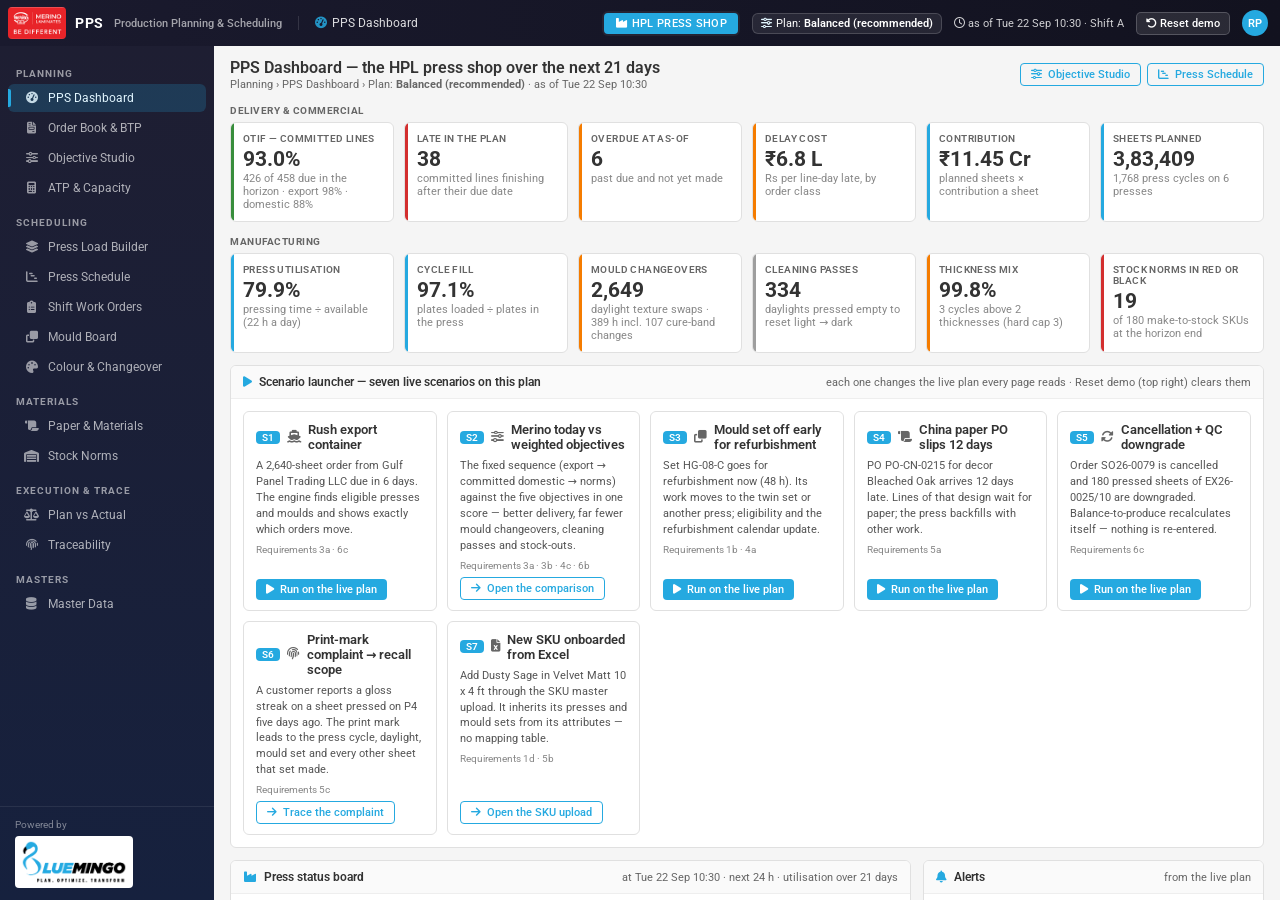
==== commit eef57715: "Scenario S3 picks a mould set that is actually in a press at the as-of The frozen history decides wh" ====
--- a/home.html
+++ b/home.html
@@ -85,7 +85,7 @@
   function active(sc) {
     var S = X.D.scenarios, w = X.settings().whatifs;
     if (sc.id === 'S1') return w.filter(function (x) { return x.type === 'rush'; });
-    if (sc.id === 'S3') return w.filter(function (x) { return x.type === 'refurb' && x.setId === S.S3.setId; });
+    if (sc.id === 'S3') return w.filter(function (x) { return x.type === 'refurb' && x.setId === X.s3Set(); });
     if (sc.id === 'S4') return w.filter(function (x) { return x.type === 'poDelay' && x.poId === S.S4.poId; });
     if (sc.id === 'S5') return w.filter(function (x) { return (x.type === 'cancel' && x.orderId === S.S5.cancelOrderId) || (x.type === 'downgrade' && x.lineId === S.S5.downgradeLineId); });
     if (sc.id === 'S7') { var ov = X.State.get('masters', {}); return ((ov.skus || {}).rows || []).some(function (r) { return S.S7.sku && r.id === S.S7.sku.id; }) ? [{ masters: true }] : []; }
@@ -96,7 +96,7 @@
     $('scen').innerHTML = X.SCENARIOS.map(function (sc) {
       var on = active(sc).length, nav = NAV_ONLY[sc.id];
       return '<div class="sc' + (on ? ' on' : '') + '"><div class="st"><span class="n">' + sc.id + '</span><i class="fa-solid ' + sc.icon + '" style="color:var(--color-text-muted)"></i>' + X.esc(sc.title) + '</div>' +
-        '<div class="sd">' + X.esc(sc.desc) + '</div><div class="req">Requirements ' + X.esc(sc.req) + '</div><div class="sf">' +
+        '<div class="sd">' + X.esc(typeof sc.desc === 'function' ? sc.desc() : sc.desc) + '</div><div class="req">Requirements ' + X.esc(sc.req) + '</div><div class="sf">' +
         (on ? '<button class="btn btn-primary btn-sm" data-open="' + sc.id + '"><i class="fa-solid fa-arrow-right"></i> See the result</button>' + (sc.id !== 'S7' ? '<button class="btn btn-outline btn-sm" data-undo="' + sc.id + '"><i class="fa-solid fa-rotate-left"></i> Undo</button>' : '') :
           '<button class="btn ' + (nav ? 'btn-outline' : 'btn-brand') + ' btn-sm" data-run="' + sc.id + '"><i class="fa-solid ' + (nav ? 'fa-arrow-right' : 'fa-play') + '"></i> ' + (nav || 'Run on the live plan') + '</button>') +
         '</div></div>';
@@ -105,9 +105,10 @@
   $('scen').addEventListener('click', function (e) {
     var b = e.target.closest('button'); if (!b) return;
     var id = b.getAttribute('data-run') || b.getAttribute('data-open') || b.getAttribute('data-undo'), sc = X.SCENARIOS.filter(function (x) { return x.id === id; })[0]; if (!sc) return;
-    if (b.getAttribute('data-open') || (b.getAttribute('data-run') && NAV_ONLY[id])) { X.go(sc.page.replace('.html', ''), sc.hash); return; }
+    var hash = typeof sc.hash === 'function' ? sc.hash() : sc.hash;
+    if (b.getAttribute('data-open') || (b.getAttribute('data-run') && NAV_ONLY[id])) { X.go(sc.page.replace('.html', ''), hash); return; }
     if (b.getAttribute('data-undo')) { var ids = active(sc).map(function (w) { return w.id; }); X.replan(function () { ids.forEach(X.removeWhatif); }, 'Undoing scenario ' + id, render); return; }
-    X.replan(function () { sc.run(); }, 'Running scenario ' + id + ' on the live plan', function (r) { render(r); X.go(sc.page.replace('.html', ''), sc.hash); });
+    X.replan(function () { sc.run(); }, 'Running scenario ' + id + ' on the live plan', function (r) { render(r); X.go(sc.page.replace('.html', ''), typeof sc.hash === 'function' ? sc.hash() : sc.hash); });
   });
 
   // ------------------------------------------------------------------ press status board
